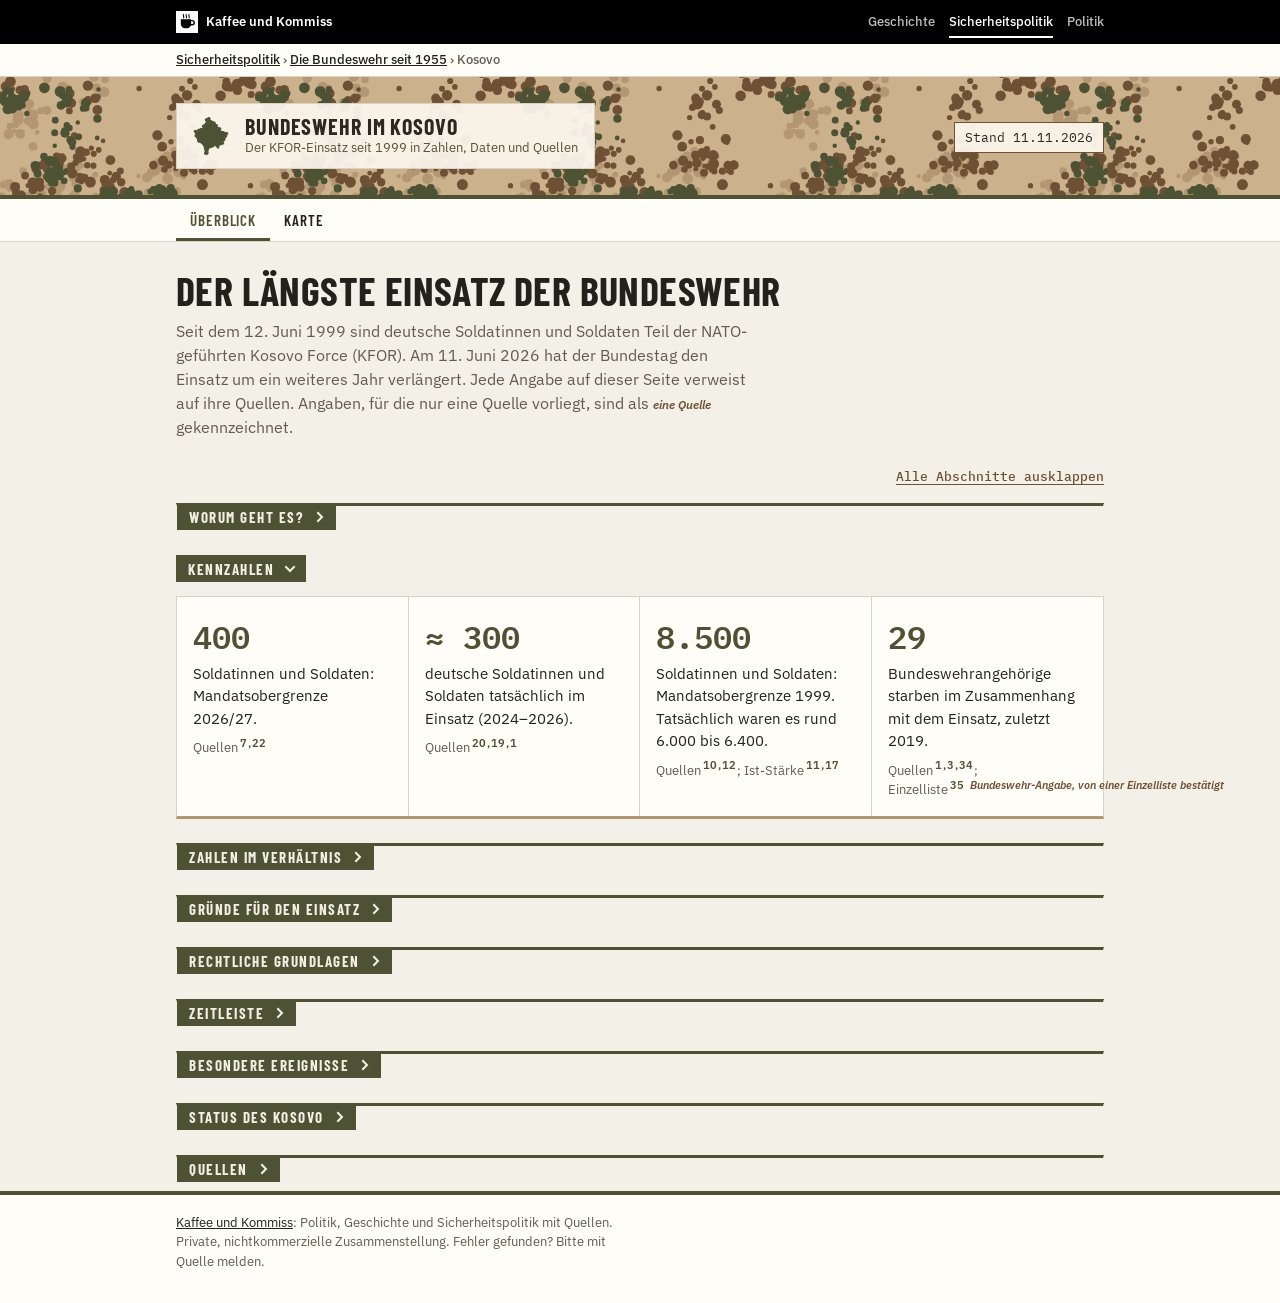
==== index.html @ 141f740c "Texte lesefreundlicher: Absätze geteilt, Fachbegriffe erklärt, Quellenverweise hochgestellt Arbeitsp" ====
<!doctype html>
<html lang="de" class="kk-b-sipo">
<head>
<meta charset="utf-8">
<meta name="viewport" content="width=device-width, initial-scale=1">
<title>Bundeswehr im Kosovo</title>
<meta name="description" content="Der KFOR-Einsatz der Bundeswehr im Kosovo seit 1999: Kennzahlen, Mandat, Zeitleiste, Karte und der umstrittene Status des Kosovo, jede Angabe mit Quelle.">
<link rel="canonical" href="https://kaffeeundkommiss.github.io/bundeswehr-Kosovo/">
<meta property="og:type" content="website">
<meta property="og:locale" content="de_DE">
<meta property="og:site_name" content="Kaffee und Kommiss">
<meta property="og:title" content="Bundeswehr im Kosovo seit 1999">
<meta property="og:description" content="Der KFOR-Einsatz der Bundeswehr im Kosovo seit 1999: Kennzahlen, Mandat, Zeitleiste, Karte und der umstrittene Status des Kosovo, jede Angabe mit Quelle.">
<meta property="og:url" content="https://kaffeeundkommiss.github.io/bundeswehr-Kosovo/">
<!-- Vorschau für Linkvorschauen, erzeugt mit werkzeuge/vorschau.js -->
<meta property="og:image" content="https://kaffeeundkommiss.github.io/bundeswehr-Kosovo/vorschau/start.jpg?v=d71e05d2">
<meta property="og:image:width" content="1200">
<meta property="og:image:height" content="630">
<meta property="og:image:alt" content="Bundeswehr im Kosovo">
<meta name="twitter:card" content="summary_large_image">
<meta name="twitter:image" content="https://kaffeeundkommiss.github.io/bundeswehr-Kosovo/vorschau/start.jpg?v=d71e05d2">
<link rel="icon" href="favicon.svg" type="image/svg+xml">
<link rel="icon" href="favicon-32.png" type="image/png" sizes="32x32">
<link rel="apple-touch-icon" href="apple-touch-icon.png">
<link rel="preconnect" href="https://fonts.googleapis.com">
<link rel="preconnect" href="https://fonts.gstatic.com" crossorigin>
<link rel="stylesheet" href="https://fonts.googleapis.com/css2?family=Barlow+Condensed:wght@500;600;700&family=IBM+Plex+Sans:wght@400;500;600;700&family=IBM+Plex+Mono:wght@400;500;600&display=swap">
<link rel="stylesheet" href="basis.css">
<link rel="stylesheet" href="style.css">
<script src="seite.js" defer></script>
</head>
<body>
<div class="kk-leiste"><div class="kk-in">
  <a class="kk-haus" href="https://kaffeeundkommiss.github.io/"><img src="kk-tasse.svg" alt="" width="22" height="22"><span>Kaffee und Kommiss</span></a>
  <nav class="kk-bereiche" aria-label="Bereiche"><a href="https://kaffeeundkommiss.github.io/geschichte/">Geschichte</a><a href="https://kaffeeundkommiss.github.io/sicherheitspolitik/" aria-current="true"><span class="kk-lang">Sicherheitspolitik</span><span class="kk-kurz">Sicherheit</span></a><a href="https://kaffeeundkommiss.github.io/politik/">Politik</a></nav>
</div></div>
<nav class="kk-pfad" aria-label="Pfad"><div class="kk-in"><a href="https://kaffeeundkommiss.github.io/sicherheitspolitik/">Sicherheitspolitik</a> › <a href="https://kaffeeundkommiss.github.io/sicherheitspolitik/bundeswehr/">Die Bundeswehr seit 1955</a> › <span aria-current="page">Kosovo</span></div></nav>
<header class="top">
  <div class="wrap">
    <div class="marke">
      <svg class="logo" viewBox="0 0 64 64" aria-hidden="true" focusable="false"><path d="M8.6 32.3 L9.7 28.2 L7.5 25.5 L7.8 24.5 L9.0 23.6 L12.0 24.8 L13.2 22.4 L20.2 20.5 L20.8 19.7 L19.5 18.0 L19.7 16.9 L20.2 16.3 L21.7 16.0 L22.6 14.6 L23.5 14.7 L25.5 11.8 L25.6 10.8 L24.2 9.9 L23.7 7.5 L29.1 5.0 L31.0 6.7 L30.4 6.9 L30.3 8.5 L35.0 11.2 L37.4 11.6 L39.0 15.3 L40.7 15.2 L41.3 18.4 L42.1 19.3 L46.3 20.8 L45.4 24.7 L50.7 25.7 L52.5 27.5 L54.1 26.9 L55.5 27.1 L56.5 28.4 L55.4 29.3 L54.9 32.1 L52.2 36.0 L52.1 38.4 L49.3 40.1 L50.6 43.7 L48.3 43.6 L47.9 44.1 L47.1 43.7 L46.6 43.9 L46.9 44.9 L45.1 44.5 L43.1 47.4 L43.2 49.6 L41.5 49.4 L39.4 46.7 L37.6 45.6 L34.9 47.7 L28.8 49.9 L27.6 53.3 L27.8 56.6 L27.1 58.1 L25.9 59.0 L24.8 57.9 L23.7 58.8 L22.7 57.9 L22.6 56.9 L23.6 54.6 L22.2 48.4 L20.9 45.0 L16.2 41.0 L13.5 40.9 L12.2 38.1 L12.6 37.1 L11.1 34.3 L8.6 32.3Z"/></svg>
      <div>
      <div class="name">Bundeswehr im Kosovo</div>
      <div class="unter">Der KFOR-Einsatz seit 1999 in Zahlen, Daten und Quellen</div>
      </div>
    </div>
    <div class="badges"><span>Stand 11.11.2026</span></div>
  </div>
</header>

<nav class="seiten" aria-label="Seiten">
  <ul>
    <li><a href="index.html" aria-current="page">Überblick</a></li>
    <li><a href="karte.html">Karte</a></li>
  </ul>
</nav>

<main>
  <section class="einleitung">
    <h1>Der längste Einsatz der Bundeswehr</h1>
    <p>Seit dem 12. Juni 1999 sind deutsche Soldatinnen und Soldaten Teil der NATO-geführten Kosovo Force (KFOR). Am 11. Juni 2026 hat der Bundestag den Einsatz um ein weiteres Jahr verlängert. Jede Angabe auf dieser Seite verweist auf ihre Quellen. Angaben, für die nur eine Quelle vorliegt, sind als <span class="marke-einzel">eine Quelle</span> gekennzeichnet.</p>
  </section>

  <section aria-labelledby="h-worum" class="karte block">
    <h2 id="h-worum">Worum geht es?</h2>
    <p>Der Kosovo liegt im Süden des früheren Jugoslawien und grenzt an Serbien, Montenegro, Albanien und Nordmazedonien. Die Bundeszentrale für politische Bildung beschreibt für 1999 eine „planmäßige Vertreibung von Albanern“ durch serbische Kräfte.<sup class="q"><a href="#q13" aria-label="Quelle 13">13</a> <span class="marke-einzel">eine Quelle</span></sup> Die NATO flog vom 24. März bis 10. Juni 1999 Luftangriffe gegen die Bundesrepublik Jugoslawien, ohne Mandat des UN-Sicherheitsrats.<sup class="q"><a href="#q10" aria-label="Quelle 10">10</a>,<a href="#q13" aria-label="Quelle 13">13</a>,<a href="#q5" aria-label="Quelle 5">5</a></sup></p>
    <p>Nach dem Ende der Luftangriffe zogen die jugoslawischen Truppen ab, und die internationale Schutztruppe KFOR rückte ein. Sie soll ein sicheres Umfeld und Bewegungsfreiheit für alle Menschen im Kosovo gewährleisten.<sup class="q"><a href="#q12" aria-label="Quelle 12">12</a>,<a href="#q2" aria-label="Quelle 2">2</a>,<a href="#q9" aria-label="Quelle 9">9</a></sup> Der Kosovo erklärte sich 2008 für unabhängig. Ob er ein eigener Staat ist, ist bis heute international umstritten; siehe <a href="#status">Status des Kosovo</a>.<sup class="q"><a href="#q15" aria-label="Quelle 15">15</a>,<a href="#q16" aria-label="Quelle 16">16</a></sup></p>
  </section>

  <section aria-labelledby="h-zahlen" data-offen>
    <h2 id="h-zahlen">Kennzahlen</h2>
    <div class="kennzahlen">
      <div class="karte zahl">
        <div class="wert">400</div>
        <div class="text">Soldatinnen und Soldaten: Mandatsobergrenze 2026/27.</div>
        <div class="beleg">Quellen<sup class="q"><a href="#q7" aria-label="Quelle 7">7</a>,<a href="#q22" aria-label="Quelle 22">22</a></sup></div>
      </div>
      <div class="karte zahl">
        <div class="wert">≈ 300</div>
        <div class="text">deutsche Soldatinnen und Soldaten tatsächlich im Einsatz (2024–2026).</div>
        <div class="beleg">Quellen<sup class="q"><a href="#q20" aria-label="Quelle 20">20</a>,<a href="#q19" aria-label="Quelle 19">19</a>,<a href="#q1" aria-label="Quelle 1">1</a></sup></div>
      </div>
      <div class="karte zahl">
        <div class="wert">8.500</div>
        <div class="text">Soldatinnen und Soldaten: Mandatsobergrenze 1999. Tatsächlich waren es rund 6.000 bis 6.400.</div>
        <div class="beleg">Quellen<sup class="q"><a href="#q10" aria-label="Quelle 10">10</a>,<a href="#q12" aria-label="Quelle 12">12</a></sup>; Ist-Stärke<sup class="q"><a href="#q11" aria-label="Quelle 11">11</a>,<a href="#q17" aria-label="Quelle 17">17</a></sup></div>
      </div>
      <div class="karte zahl">
        <div class="wert">29</div>
        <div class="text">Bundeswehrangehörige starben im Zusammenhang mit dem Einsatz, zuletzt 2019.</div>
        <div class="beleg">Quellen<sup class="q"><a href="#q1" aria-label="Quelle 1">1</a>,<a href="#q3" aria-label="Quelle 3">3</a>,<a href="#q34" aria-label="Quelle 34">34</a></sup>; Einzelliste<sup class="q"><a href="#q35" aria-label="Quelle 35">35</a> <span class="marke-einzel">Bundeswehr-Angabe, von einer Einzelliste bestätigt</span></sup></div>
      </div>
    </div>
  </section>

  <section aria-labelledby="h-verhaeltnis" class="karte block">
    <h2 id="h-verhaeltnis">Zahlen im Verhältnis</h2>
    <p>Zu Beginn umfasste KFOR rund 50.000 Soldatinnen und Soldaten.<sup class="q"><a href="#q17" aria-label="Quelle 17">17</a>,<a href="#q1" aria-label="Quelle 1">1</a></sup> Heute sind es rund 4.700 bis 4.800 aus etwa 30 Staaten (Stand 2025/2026).<sup class="q"><a href="#q1" aria-label="Quelle 1">1</a>,<a href="#q19" aria-label="Quelle 19">19</a>,<a href="#q32" aria-label="Quelle 32">32</a></sup> Der deutsche Anteil war zwischen 2019 und 2022 auf unter 100 Soldaten gesunken.<sup class="q"><a href="#q18" aria-label="Quelle 18">18</a>,<a href="#q4" aria-label="Quelle 4">4</a></sup></p>
    <p>Nach den Ausschreitungen im Norden 2023 verstärkte die NATO die Truppe; seit 2024 stellt die Bundeswehr wieder eine Einsatzkompanie (eine Kompanie ist eine Einheit aus mehreren Zügen; mehrere Kompanien bilden ein Bataillon<sup class="q"><a href="#q36" aria-label="Quelle 36">36</a>,<a href="#q37" aria-label="Quelle 37">37</a></sup>), stationiert im US-Camp Bondsteel bei Ferizaj.<sup class="q"><a href="#q2" aria-label="Quelle 2">2</a>,<a href="#q3" aria-label="Quelle 3">3</a>,<a href="#q20" aria-label="Quelle 20">20</a></sup></p>
    <figure class="grafik">
      <figcaption class="g-titel">Deutsche Soldatinnen und Soldaten im Kosovo, Ist-Stärke zu ausgewählten Zeitpunkten</figcaption>
      <ul class="staerke" role="list">
        <li><span class="j">1999</span><span class="b" style="--w:100%"></span><span class="z">≈ 6.400</span></li>
        <li><span class="j">2019</span><span class="b" style="--w:1.5%"></span><span class="z">&lt; 100</span></li>
        <li><span class="j">2022</span><span class="b" style="--w:1.1%"></span><span class="z">≈ 70</span></li>
        <li><span class="j">2024</span><span class="b" style="--w:4.5%"></span><span class="z">≈ 290</span></li>
        <li><span class="j">2026</span><span class="b" style="--w:5%"></span><span class="z">≈ 320</span></li>
      </ul>
      <p class="hinweis">Quelle je Zeile: 1999<sup class="q"><a href="#q11" aria-label="Quelle 11">11</a></sup> (6.440) und<sup class="q"><a href="#q2" aria-label="Quelle 2">2</a></sup> („gut 6.400“),<sup class="q"><a href="#q17" aria-label="Quelle 17">17</a></sup> nennt „ca. 6.000“; 2019<sup class="q"><a href="#q18" aria-label="Quelle 18">18</a></sup>; 2022<sup class="q"><a href="#q4" aria-label="Quelle 4">4</a></sup>; 2024<sup class="q"><a href="#q20" aria-label="Quelle 20">20</a></sup>; 2026<sup class="q"><a href="#q1" aria-label="Quelle 1">1</a></sup>. Einzelne Stichtage, keine durchgehende Reihe; die Jahre dazwischen fehlen. 2019, 2022 und 2026 je <span class="marke-einzel">eine Quelle</span>. Einheit: Personen.</p>
    </figure>
  </section>

  <section aria-labelledby="h-gruende" class="karte block">
    <h2 id="h-gruende">Gründe für den Einsatz</h2>
    <p>Die NATO begründete ihre Luftangriffe damit, die Vertreibung der albanischen Bevölkerung und „ethnische Säuberungen“ zu beenden.<sup class="q"><a href="#q13" aria-label="Quelle 13">13</a> <span class="marke-einzel">eine Quelle</span></sup> Nach Darstellung der Bundeswehr sollten die serbischen Streitkräfte im Kosovo gestoppt und die Zivilbevölkerung geschützt werden.<sup class="q"><a href="#q5" aria-label="Quelle 5">5</a></sup> Der Bundestag hatte einer möglichen Beteiligung bereits am 16. Oktober 1998 zugestimmt.<sup class="q"><a href="#q10" aria-label="Quelle 10">10</a>,<a href="#q13" aria-label="Quelle 13">13</a></sup></p>
    <p>Für die Bundeswehr war es der erste Kampfeinsatz ihrer Geschichte: Tornados der Luftwaffe flogen Aufklärung und bekämpften die serbische Luftabwehr.<sup class="q"><a href="#q10" aria-label="Quelle 10">10</a>,<a href="#q5" aria-label="Quelle 5">5</a>,<a href="#q14" aria-label="Quelle 14">14</a></sup> Die Luftangriffe fanden ohne Mandat des UN-Sicherheitsrats statt.<sup class="q"><a href="#q13" aria-label="Quelle 13">13</a>,<a href="#q14" aria-label="Quelle 14">14</a>,<a href="#q16" aria-label="Quelle 16">16</a> <span class="marke-einzel">nur bpb-Quellen</span></sup></p>
    <p>KFOR selbst beruht dagegen auf einem UN-Mandat: Resolution 1244 des Sicherheitsrats vom 10. Juni 1999.<sup class="q"><a href="#q10" aria-label="Quelle 10">10</a>,<a href="#q12" aria-label="Quelle 12">12</a>,<a href="#q17" aria-label="Quelle 17">17</a></sup></p>
    <p>In der Bundestagsdebatte im Juni 2026 sagte der Grünen-Abgeordnete Cem Özdemir, die Erfahrungen zeigten, dass Militärinterventionen keinen dauerhaften Frieden schaffen könnten.<sup class="q"><a href="#q22" aria-label="Quelle 22">22</a> <span class="marke-einzel">eine Quelle, Übersetzung</span></sup> 192 Abgeordnete stimmten gegen die Verlängerung.<sup class="q"><a href="#q7" aria-label="Quelle 7">7</a></sup> Die Bundesregierung begründet den Einsatz mit Sicherheit und Stabilität im Kosovo.<sup class="q"><a href="#q1" aria-label="Quelle 1">1</a>,<a href="#q7" aria-label="Quelle 7">7</a></sup></p>
  </section>

  <section aria-labelledby="h-recht" class="karte block">
    <h2 id="h-recht">Rechtliche Grundlagen</h2>
    <div class="recht">
      <div class="recht-ebene">
        <div class="recht-kopf">
          <svg class="recht-symbol" viewBox="0 0 64 64" role="img" aria-label="Symbol Vereinte Nationen (eigene Zeichnung)"><rect width="64" height="64" fill="#4B92DB"/><g fill="none" stroke="#fff" stroke-width="2"><circle cx="32" cy="27" r="15"/><ellipse cx="32" cy="27" rx="6.5" ry="15"/><path d="M17 27h30M19.5 19h25M19.5 35h25"/></g><text x="32" y="58" fill="#fff" font-family="Barlow Condensed,Arial Narrow,sans-serif" font-weight="700" font-size="12" text-anchor="middle" letter-spacing="1">UN</text></svg>
          <h3>UN-Mandat</h3>
        </div>
        <p>Resolution 1244 vom 10. Juni 1999 schuf die internationale Sicherheitspräsenz (KFOR) und eine UN-Übergangsverwaltung (UNMIK).<sup class="q"><a href="#q16" aria-label="Quelle 16">16</a>,<a href="#q17" aria-label="Quelle 17">17</a></sup> Sie ist bis heute die Rechtsgrundlage des Einsatzes.<sup class="q"><a href="#q16" aria-label="Quelle 16">16</a>,<a href="#q22" aria-label="Quelle 22">22</a></sup> Zum endgültigen Status des Kosovo trifft sie keine Festlegung.<sup class="q"><a href="#q33" aria-label="Quelle 33">33</a> <span class="marke-einzel">eine Quelle</span></sup></p>
        <p>Einen Tag zuvor, am 9. Juni 1999, hatten KFOR und die Regierungen der Bundesrepublik Jugoslawien und Serbiens das Militärisch-Technische Abkommen über den Abzug der jugoslawischen Kräfte unterzeichnet.<sup class="q"><a href="#q11" aria-label="Quelle 11">11</a>,<a href="#q12" aria-label="Quelle 12">12</a></sup></p>
      </div>
      <div class="recht-ebene">
        <div class="recht-kopf">
          <svg class="recht-symbol" viewBox="0 0 64 64" role="img" aria-label="Symbol NATO (eigene Zeichnung)"><rect width="64" height="64" fill="#1F3A68"/><rect x="5" y="5" width="54" height="54" fill="none" stroke="#fff" stroke-width="1.5"/><text x="32" y="39" fill="#fff" font-family="Barlow Condensed,Arial Narrow,sans-serif" font-weight="700" font-size="17" text-anchor="middle" letter-spacing="1">NATO</text></svg>
          <h3>NATO-Führung</h3>
        </div>
        <p>KFOR wird von der NATO geführt; beteiligt sind Bündnis- und Partnerstaaten.<sup class="q"><a href="#q1" aria-label="Quelle 1">1</a>,<a href="#q32" aria-label="Quelle 32">32</a></sup> Das Hauptquartier liegt in Pristina (Camp Film City).<sup class="q"><a href="#q1" aria-label="Quelle 1">1</a>,<a href="#q18" aria-label="Quelle 18">18</a></sup></p>
      </div>
      <div class="recht-ebene">
        <div class="recht-kopf">
          <svg class="recht-symbol" viewBox="0 0 64 64" role="img" aria-label="Bundesflagge"><rect width="64" height="22" fill="#000"/><rect y="21" width="64" height="22" fill="#DD0000"/><rect y="42" width="64" height="22" fill="#FFCC00"/></svg>
          <h3>Bundestagsmandat</h3>
        </div>
        <p>Der Bundestag stimmte der Beteiligung am 11. Juni 1999 zu.<sup class="q"><a href="#q10" aria-label="Quelle 10">10</a>,<a href="#q12" aria-label="Quelle 12">12</a></sup> Das Mandat ist grundsätzlich unbefristet. Seit 2000 befasst die Bundesregierung den Bundestag aber jedes Jahr mit der Fortsetzung.<sup class="q"><a href="#q9" aria-label="Quelle 9">9</a> <span class="marke-einzel">eine Quelle</span></sup></p>
        <ul class="mandate">
          <li><time datetime="1999-06-11">11.06.1999</time><div><strong>Erstes Mandat.</strong> Bis zu 8.500 Soldatinnen und Soldaten. 505 Abgeordnete stimmten zu, 24 dagegen, 11 enthielten sich. <span class="beleg"><sup class="q"><a href="#q10" aria-label="Quelle 10">10</a></sup>; Obergrenze auch<sup class="q"><a href="#q12" aria-label="Quelle 12">12</a></sup>; Stimmenzahlen <span class="marke-einzel">eine Quelle</span></span> Laut bpb stimmte nur die PDS dagegen, einige Grüne enthielten sich. <span class="beleg"><sup class="q"><a href="#q12" aria-label="Quelle 12">12</a></sup></span></div></li>
          <li><time datetime="2019">2019</time><div><strong>Obergrenze 800.</strong> <span class="beleg"><sup class="q"><a href="#q18" aria-label="Quelle 18">18</a> <span class="marke-einzel">eine Quelle</span></sup></span></div></li>
          <li><time datetime="2024">2024 und 2025</time><div><strong>Obergrenze 400</strong>, jeweils um ein Jahr verlängert. <span class="beleg"><sup class="q"><a href="#q20" aria-label="Quelle 20">20</a>,<a href="#q19" aria-label="Quelle 19">19</a></sup></span></div></li>
          <li><time datetime="2026-06-11">11.06.2026</time><div><strong>Aktuelles Mandat.</strong> Bis zu 400 Soldatinnen und Soldaten für ein weiteres Jahr; einsatzbedingte Zusatzausgaben rund 35,7 Millionen Euro (Drucksache 21/5513). Namentliche Abstimmung, bei der die Stimme jedes Abgeordneten mit Namen veröffentlicht wird<sup class="q"><a href="#q38" aria-label="Quelle 38">38</a>,<a href="#q39" aria-label="Quelle 39">39</a></sup>: 382 Ja, 192 Nein, 2 Enthaltungen. <span class="beleg"><sup class="q"><a href="#q7" aria-label="Quelle 7">7</a>,<a href="#q8" aria-label="Quelle 8">8</a>,<a href="#q22" aria-label="Quelle 22">22</a></sup></span> Die Deutsche Welle nennt 383 Ja-Stimmen; hier gilt die Angabe des Bundestags. <span class="beleg"><sup class="q"><a href="#q22" aria-label="Quelle 22">22</a></sup></span></div></li>
        </ul>
      </div>
    </div>
    <p class="hinweis">Die Symbole für UN und NATO sind eigene, vereinfachte Zeichnungen und keine offiziellen Embleme; deren Nutzung ist genehmigungspflichtig.</p>
  </section>

  <section aria-labelledby="h-zeit" class="karte block">
    <h2 id="h-zeit">Zeitleiste</h2>
    <ol class="zeitleiste">
      <li data-datum="1998-10-16" data-art="bundestag"><time datetime="1998-10-16">16.10.1998</time><div>Der Bundestag billigt grundsätzlich eine Beteiligung an möglichen NATO-Luftangriffen. <span class="beleg"><sup class="q"><a href="#q10" aria-label="Quelle 10">10</a>,<a href="#q13" aria-label="Quelle 13">13</a></sup></span></div></li>
      <li data-datum="1999-03-24" data-symbol="flugzeug" data-art="gewalt"><time>24.03.–10.06.1999</time><div>NATO-Luftangriffe gegen die Bundesrepublik Jugoslawien mit deutschen Tornados, ohne UN-Mandat. Erster Kampfeinsatz der Bundeswehr. <span class="beleg"><sup class="q"><a href="#q10" aria-label="Quelle 10">10</a>,<a href="#q13" aria-label="Quelle 13">13</a>,<a href="#q5" aria-label="Quelle 5">5</a></sup></span></div></li>
      <li data-datum="1999-06-09" data-symbol="dokument" data-art="status"><time datetime="1999-06-09">09.06.1999</time><div>Militärisch-Technisches Abkommen über den Abzug der jugoslawischen Kräfte. <span class="beleg"><sup class="q"><a href="#q11" aria-label="Quelle 11">11</a>,<a href="#q12" aria-label="Quelle 12">12</a></sup></span></div></li>
      <li data-datum="1999-06-10" data-symbol="dokument" data-art="status"><time datetime="1999-06-10">10.06.1999</time><div>UN-Sicherheitsrat beschließt Resolution 1244. <span class="beleg"><sup class="q"><a href="#q10" aria-label="Quelle 10">10</a>,<a href="#q12" aria-label="Quelle 12">12</a>,<a href="#q17" aria-label="Quelle 17">17</a></sup></span></div></li>
      <li data-datum="1999-06-11" data-art="bundestag"><time datetime="1999-06-11">11.06.1999</time><div>Der Bundestag stimmt der KFOR-Beteiligung mit bis zu 8.500 Soldaten zu. <span class="beleg"><sup class="q"><a href="#q10" aria-label="Quelle 10">10</a>,<a href="#q12" aria-label="Quelle 12">12</a></sup></span></div></li>
      <li data-datum="1999-06-12" data-art="einsatz"><time datetime="1999-06-12">12.06.1999</time><div>KFOR rückt in den Kosovo ein; das deutsche Kontingent übernimmt den Süden um Prizren. <span class="beleg"><sup class="q"><a href="#q12" aria-label="Quelle 12">12</a>,<a href="#q2" aria-label="Quelle 2">2</a>,<a href="#q19" aria-label="Quelle 19">19</a>,<a href="#q21" aria-label="Quelle 21">21</a></sup></span></div></li>
      <li data-datum="2004-03-17" data-art="gewalt"><time>17./18.03.2004</time><div>Gewalt gegen Minderheiten im ganzen Kosovo, 19 Tote. <span class="beleg"><sup class="q"><a href="#q23" aria-label="Quelle 23">23</a>,<a href="#q25" aria-label="Quelle 25">25</a></sup></span> <a href="#maerz2004">Mehr dazu</a></div></li>
      <li data-datum="2008-02-17" data-symbol="dokument" data-art="status"><time datetime="2008-02-17">17.02.2008</time><div>Das Parlament des Kosovo erklärt die Unabhängigkeit. <span class="beleg"><sup class="q"><a href="#q15" aria-label="Quelle 15">15</a>,<a href="#q16" aria-label="Quelle 16">16</a></sup></span></div></li>
      <li data-datum="2010-07-22" data-symbol="dokument" data-art="status"><time datetime="2010-07-22">22.07.2010</time><div>IGH-Gutachten: Die Unabhängigkeitserklärung verstieß nicht gegen das Völkerrecht. <span class="beleg"><sup class="q"><a href="#q26" aria-label="Quelle 26">26</a> <span class="marke-einzel">eine Quelle</span></sup></span></div></li>
      <li data-datum="2013-06-01" data-symbol="dokument" data-art="status"><time datetime="2013">2013</time><div>Beginn des von der EU vermittelten Dialogs zwischen Serbien und dem Kosovo. <span class="beleg"><sup class="q"><a href="#q28" aria-label="Quelle 28">28</a>,<a href="#q29" aria-label="Quelle 29">29</a></sup></span></div></li>
      <li data-datum="2018-12-17" data-art="einsatz"><time datetime="2018">2018</time><div>Die Bundeswehr gibt ihr Feldlager in Prizren auf. Die Quellen nennen die Übergabe am 4. Oktober<sup class="q"><a href="#q18" aria-label="Quelle 18">18</a></sup> bzw. die Übergabe an die UN-Verwaltung am 17. Dezember 2018<sup class="q"><a href="#q6" aria-label="Quelle 6">6</a></sup>. Rund 50.000 deutsche Soldaten hatten dort gedient. <span class="beleg"><sup class="q"><a href="#q2" aria-label="Quelle 2">2</a>,<a href="#q3" aria-label="Quelle 3">3</a> <span class="marke-einzel">Bundeswehr-Angabe</span></sup></span></div></li>
      <li data-datum="2019-07-01" data-art="gewalt"><time datetime="2019-07-01">01.07.2019</time><div>Letzter Todesfall eines deutschen Soldaten, im Camp Film City in Pristina. <span class="beleg"><sup class="q"><a href="#q1" aria-label="Quelle 1">1</a> <span class="marke-einzel">eine Quelle</span></sup></span></div></li>
      <li data-datum="2023-05-29" data-art="gewalt"><time datetime="2023-05-29">29.05.2023</time><div>Ausschreitungen in Zvečan im Norden; KFOR-Soldaten werden verletzt. <span class="beleg"><sup class="q"><a href="#q29" aria-label="Quelle 29">29</a>,<a href="#q2" aria-label="Quelle 2">2</a></sup></span> <a href="#norden2023">Mehr dazu</a></div></li>
      <li data-datum="2023-09-24" data-art="gewalt"><time datetime="2023-09-24">24.09.2023</time><div>Bewaffneter Angriff in Banjska, ein kosovarischer Polizist stirbt. <span class="beleg"><sup class="q"><a href="#q30" aria-label="Quelle 30">30</a>,<a href="#q2" aria-label="Quelle 2">2</a></sup></span> <a href="#norden2023">Mehr dazu</a></div></li>
      <li data-datum="2024-03-15" data-art="einsatz"><time datetime="2024">2024</time><div>Die Bundeswehr stellt wieder eine Einsatzkompanie; der deutsche Anteil steigt auf rund 300. <span class="beleg"><sup class="q"><a href="#q2" aria-label="Quelle 2">2</a>,<a href="#q20" aria-label="Quelle 20">20</a></sup></span></div></li>
      <li data-datum="2026-06-11" data-art="bundestag"><time datetime="2026-06-11">11.06.2026</time><div>Der Bundestag verlängert das Mandat um ein Jahr, Obergrenze 400. <span class="beleg"><sup class="q"><a href="#q7" aria-label="Quelle 7">7</a>,<a href="#q22" aria-label="Quelle 22">22</a></sup></span></div></li>
    </ol>
  </section>

  <section aria-labelledby="h-ereignisse" class="karte block">
    <h2 id="h-ereignisse">Besondere Ereignisse</h2>
    <div class="ereignis" id="maerz2004">
      <h3><time>17./18.03.2004</time> Gewalt gegen Minderheiten</h3>
      <p>Am 17. und 18. März 2004 kam es im ganzen Kosovo zu Ausschreitungen von Albanern gegen Serben und andere Minderheiten. 19 Menschen starben.<sup class="q"><a href="#q23" aria-label="Quelle 23">23</a>,<a href="#q24" aria-label="Quelle 24">24</a>,<a href="#q25" aria-label="Quelle 25">25</a></sup> Rund 1.000 Menschen wurden verletzt.<sup class="q"><a href="#q24" aria-label="Quelle 24">24</a>,<a href="#q2" aria-label="Quelle 2">2</a></sup> Etwa 4.100 bis 4.400 Menschen wurden vertrieben.<sup class="q"><a href="#q23" aria-label="Quelle 23">23</a>,<a href="#q25" aria-label="Quelle 25">25</a></sup></p>
      <p>Zu den Zerstörungen gibt es zwei Zählungen: mindestens 550 Häuser und 27 orthodoxe Kirchen und Klöster (Human Rights Watch)<sup class="q"><a href="#q23" aria-label="Quelle 23">23</a>,<a href="#q24" aria-label="Quelle 24">24</a></sup> bzw. mehr als 300 Privathäuser und 30 Kirchen und Klöster (Zählung der UN-Verwaltung, zitiert von der SWP)<sup class="q"><a href="#q25" aria-label="Quelle 25">25</a></sup>.</p>
      <p>Human Rights Watch warf den deutschen KFOR-Truppen in Prizren vor, die serbische Bevölkerung trotz wiederholter Hilferufe nicht geschützt zu haben.<sup class="q"><a href="#q23" aria-label="Quelle 23">23</a>,<a href="#q24" aria-label="Quelle 24">24</a> <span class="marke-einzel">Einschätzung, eine Organisation</span></sup> Die Bundeswehr selbst spricht von einem „Rückschlag“.<sup class="q"><a href="#q2" aria-label="Quelle 2">2</a></sup></p>
    </div>
    <div class="ereignis" id="norden2023">
      <h3><time>2023</time> Spannungen im Norden</h3>
      <p>Viele serbische Kosovaren boykottierten die Kommunalwahlen im April 2023.<sup class="q"><a href="#q2" aria-label="Quelle 2">2</a> <span class="marke-einzel">eine Quelle</span></sup> Am 29. Mai 2023 kam es in Zvečan zu Zusammenstößen zwischen serbischen Demonstranten und KFOR. Erste Meldungen nannten 25 verletzte KFOR-Soldaten aus Italien und Ungarn<sup class="q"><a href="#q29" aria-label="Quelle 29">29</a></sup>, die Bundeswehr später mehr als 90 verletzte KFOR-Kräfte<sup class="q"><a href="#q2" aria-label="Quelle 2">2</a>,<a href="#q3" aria-label="Quelle 3">3</a></sup>.</p>
      <p>Am 24. September 2023 griffen Bewaffnete im Dorf Banjska die kosovarische Polizei an und verschanzten sich in einem Kloster. Ein Polizist und drei Angreifer wurden getötet.<sup class="q"><a href="#q30" aria-label="Quelle 30">30</a>,<a href="#q2" aria-label="Quelle 2">2</a></sup> Nach den Ausschreitungen 2023 wurde KFOR um 700 auf fast 5.000 Soldatinnen und Soldaten verstärkt.<sup class="q"><a href="#q2" aria-label="Quelle 2">2</a>,<a href="#q3" aria-label="Quelle 3">3</a> <span class="marke-einzel">Bundeswehr-Angabe</span></sup></p>
    </div>
  </section>

  <section aria-labelledby="h-status" class="karte block" id="status">
    <h2 id="h-status">Status des Kosovo</h2>
    <p><strong>Gesicherte Fakten.</strong> Das Parlament des Kosovo erklärte am 17. Februar 2008 die Unabhängigkeit.<sup class="q"><a href="#q15" aria-label="Quelle 15">15</a>,<a href="#q16" aria-label="Quelle 16">16</a></sup> Serbien erkennt sie nicht an; auch Russland und China lehnen sie ab.<sup class="q"><a href="#q15" aria-label="Quelle 15">15</a>,<a href="#q16" aria-label="Quelle 16">16</a></sup></p>
    <p>Wie viele Staaten den Kosovo anerkennen, wird unterschiedlich gezählt: rund 100 bis 117 (Stand 2023).<sup class="q"><a href="#q15" aria-label="Quelle 15">15</a>,<a href="#q28" aria-label="Quelle 28">28</a>,<a href="#q31" aria-label="Quelle 31">31</a></sup> Fünf EU-Staaten erkennen ihn nicht an: Spanien, die Slowakei, Zypern, Rumänien und Griechenland.<sup class="q"><a href="#q27" aria-label="Quelle 27">27</a> <span class="marke-einzel">eine Quelle</span></sup> (2008 nannte<sup class="q"><a href="#q16" aria-label="Quelle 16">16</a></sup> Spanien, Zypern, Rumänien und die Slowakei.)</p>
    <p>Der Internationale Gerichtshof stellte am 22. Juli 2010 in einem Gutachten fest, dass die Unabhängigkeitserklärung nicht gegen das Völkerrecht verstieß. Ob der Kosovo ein Recht auf Abspaltung hatte, ließ das Gericht ausdrücklich offen.<sup class="q"><a href="#q26" aria-label="Quelle 26">26</a>,<a href="#q33" aria-label="Quelle 33">33</a> <span class="marke-einzel">eine Quelle (IGH selbst)</span></sup></p>
    <div class="lesarten">
      <div><h3>Lesart: eigener Staat</h3><p>Der Kosovo, die USA und viele europäische Staaten sehen ihn als unabhängigen Staat.<sup class="q"><a href="#q16" aria-label="Quelle 16">16</a>,<a href="#q15" aria-label="Quelle 15">15</a></sup> Je nach Zählung erkennen ihn rund 100 bis 117 Staaten an (Stand 2023).<sup class="q"><a href="#q15" aria-label="Quelle 15">15</a>,<a href="#q28" aria-label="Quelle 28">28</a></sup></p></div>
      <div><h3>Lesart: Teil Serbiens</h3><p>Serbien betrachtet den Kosovo weiter als Teil seines Staatsgebiets; Russland und China unterstützen diese Haltung.<sup class="q"><a href="#q15" aria-label="Quelle 15">15</a>,<a href="#q16" aria-label="Quelle 16">16</a></sup> Ein Argument: Die Unabhängigkeit wurde ohne Zustimmung des UN-Sicherheitsrats erklärt; die Historikerin Marie-Janine Calic schrieb 2008, sie besitze „keine Legitimation durch die UNO“.<sup class="q"><a href="#q16" aria-label="Quelle 16">16</a> <span class="marke-einzel">Einschätzung, eine Quelle</span></sup></p></div>
    </div>
    <p>Seit 2013 verhandeln Serbien und der Kosovo in einem von der EU vermittelten Dialog über eine Normalisierung ihrer Beziehungen.<sup class="q"><a href="#q28" aria-label="Quelle 28">28</a>,<a href="#q29" aria-label="Quelle 29">29</a></sup> Für einen EU-Beitritt gilt diese Normalisierung als Voraussetzung.<sup class="q"><a href="#q15" aria-label="Quelle 15">15</a> <span class="marke-einzel">eine Quelle</span></sup></p>
    <p class="hinweis">Sprachgebrauch: Die Bundeswehr schreibt „in Kosovo“, Medien meist „im Kosovo“. Diese Seite verwendet „der Kosovo“ ohne Wertung. Ortsnamen stehen in der gebräuchlichen deutschen Form, bei Peja auch serbisch (Peć).</p>
  </section>

  <section aria-labelledby="h-quellen" class="karte block quellen">
    <h2 id="h-quellen">Quellen</h2>
    <p class="hinweis">Abgerufen am 11.11.2026. Nicht voneinander unabhängig sind: [1]–[6] (Bundeswehr, Geschäftsbereich des Verteidigungsministeriums; [6] ist ein Bundeswehr-Text in einer Kopie auf augengeradeaus.net), [7]–[11] (Deutscher Bundestag), [12]–[16] (Bundeszentrale für politische Bildung; [16] ist ein Fachaufsatz in deren Zeitschrift), [18]–[20] (Europäische Sicherheit &amp; Technik), [23]–[24] (Human Rights Watch), [26] und [33] (IGH), [27]–[31] (Al Jazeera; [28] ist ein Reuters-Text). [22] gibt einen Bericht der Deutschen Welle in englischer Übersetzung wieder.</p>
    <ol>
      <li id="q1">Bundeswehr: <a href="https://www.bundeswehr.de/de/auftrag/einsaetze/missionen/die-bundeswehr-im-kosovo">KFOR: Die Bundeswehr als Garant für Sicherheit und Stabilität in Kosovo</a>. 20.05.2026.</li>
      <li id="q2">Bundeswehr: <a href="https://www.bundeswehr.de/de/auftrag/einsaetze/missionen/die-bundeswehr-im-kosovo/geschichte-kfor">KFOR: Einsatz für Sicherheit in Kosovo seit 1999</a>. 11.06.2024.</li>
      <li id="q3">Bundeswehr: <a href="https://www.bundeswehr.de/de/auftrag/einsaetze/kfor-25-jahre-5757352">Der Einsatz auf dem Balkan</a>. 15.03.2024.</li>
      <li id="q4">Bundeswehr: <a href="https://www.bundeswehr.de/de/auftrag/einsaetze/kosovo-laengster-einsatz-bundeswehr-5542222">Kosovo: Längster Einsatz der Bundeswehr</a>. 20.12.2022.</li>
      <li id="q5">Thomas Skiba: <a href="https://www.bundeswehr.de/de/organisation/luftwaffe/aktuelles/erster-kampfeinsatz-der-luftwaffe-5763270">Vor 25 Jahren – erster Kampfeinsatz der Luftwaffe im Kosovokrieg</a>. Bundeswehr, 22.03.2024.</li>
      <li id="q6">Denise Alten: <a href="https://augengeradeaus.net/wp-content/uploads/2018/12/20181220_Kosovo_Schlie%C3%9Fung_Prizren.pdf">Schließung des Feldlagers Prizren</a>. Bundeswehr, 20.12.2018 (PDF-Kopie auf augengeradeaus.net).</li>
      <li id="q7">Deutscher Bundestag: <a href="https://www.bundestag.de/dokumente/textarchiv/2026/kw24-de-bundeswehr-kfor-1181914">Kosovo-Einsatz der Bundeswehr um ein Jahr verlängert</a>. 11.06.2026.</li>
      <li id="q8">Deutscher Bundestag: <a href="https://www.bundestag.de/dokumente/textarchiv/2026/kw19-de-bundeswehr-kfor-1167320">Verlängerung des Kosovo-Einsatzes der Bundeswehr debattiert</a>. 07.05.2026.</li>
      <li id="q9">Deutscher Bundestag, Verteidigungsausschuss: <a href="https://www.bundestag.de/ausschuesse/verteidigung/kfor-1075714">KFOR (Kosovo)</a>. 15.06.2026.</li>
      <li id="q10">Kristin Lenz: <a href="https://www.bundestag.de/dokumente/textarchiv/1999-06-11-kfor-1005846">11. Juni 1999: Zustimmung zum Bundeswehr-Einsatz im Kosovo</a>. Deutscher Bundestag, Kalenderblatt, 04.06.2024.</li>
      <li id="q11">Wissenschaftliche Dienste des Bundestages: <a href="https://www.bundestag.de/resource/blob/576778/WD-2-084-18-pdf.pdf">WD 2 – 3000 – 084/18</a> (zu KFOR-Mandaten und Personalstärken). 15.06.2018 (PDF).</li>
      <li id="q12">Bundeszentrale für politische Bildung: <a href="https://www.bpb.de/themen/zeit-kulturgeschichte/deutschland-chronik/132702/11-juni-1999/">Deutschland-Chronik: 11. Juni 1999</a>. Zuletzt geändert 23.06.2021.</li>
      <li id="q13">Bundeszentrale für politische Bildung: <a href="https://www.bpb.de/themen/zeit-kulturgeschichte/deutschland-chronik/132705/24-maerz-1999/">Deutschland-Chronik: 24. März 1999</a>. Zuletzt geändert 23.06.2021.</li>
      <li id="q14">Bundeszentrale für politische Bildung: <a href="https://www.bpb.de/kurz-knapp/taegliche-dosis-politik/542629/beschluss-ueber-einsatz-der-bundeswehr-im-kosovo-krieg/">Beschluss über Einsatz der Bundeswehr im Kosovo-Krieg</a>. 13.11.2023.</li>
      <li id="q15">Bundeszentrale für politische Bildung: <a href="https://www.bpb.de/kurz-knapp/taegliche-dosis-politik/518366/15-jahre-unabhaengigkeit-des-kosovo/">15 Jahre Unabhängigkeit des Kosovo</a>. 17.02.2023.</li>
      <li id="q16">Marie-Janine Calic: <a href="https://www.bpb.de/shop/zeitschriften/apuz/31048/kosovo-der-juengste-staat-in-europa/">Kosovo: der jüngste Staat in Europa</a>. Aus Politik und Zeitgeschichte, 24.07.2008.</li>
      <li id="q17">Zentrum für Internationale Friedenseinsätze (ZIF): <a href="https://www.zif-berlin.org/sites/zif-berlin.org/files/inline-files/ZIF_kompakt_KFOR_Mai_2018.pdf">ZIF kompakt: KFOR</a>. 31.05.2018 (PDF).</li>
      <li id="q18">Winfried Nachtwei: <a href="https://esut.de/2019/06/fachbeitraege/politik-fachbeitraege/12884/20-jahre-kfor-gelungene-kriegsverhuetung-nicht-der-rede-wert/">20 Jahre KFOR – Gelungene Kriegsverhütung – nicht der Rede wert</a>. Europäische Sicherheit &amp; Technik, 03.06.2019.</li>
      <li id="q19">Gerd Portugall: <a href="https://esut.de/2025/05/meldungen/60065/erste-lesung-zur-deutschen-kfor-mandatsverlaengerung-erfolgt/">Erste Lesung zur deutschen KFOR-Mandatsverlängerung erfolgt</a>. Europäische Sicherheit &amp; Technik, 27.05.2025.</li>
      <li id="q20">Gerd Portugall: <a href="https://esut.de/2024/06/meldungen/50360/kfor-mandat-der-bundeswehr-soll-wieder-verlaengert-werden/">KFOR-Mandat der Bundeswehr soll wieder verlängert werden</a>. Europäische Sicherheit &amp; Technik, 04.06.2024.</li>
      <li id="q21">Thomas Wiegold: <a href="https://augengeradeaus.net/2014/06/der-laengste-einsatz-15-jahre-kosovo/">Der längste Einsatz: 15 Jahre Kosovo</a>. Augen geradeaus!, 13.06.2014.</li>
      <li id="q22">Periskopi (nach Deutsche Welle): <a href="https://periskopi.com/en/2026/6/germany-continues-military-presence-kosovo-presidents-issue-mentioned-debate">Germany continues military presence in Kosovo for another year</a>. 12.06.2026.</li>
      <li id="q23">Human Rights Watch: <a href="https://www.hrw.org/de/news/2004/07/26/kosovo-nato-und-vereinte-nationen-versagen-bei-minderheitenschutz">Kosovo: Nato und Vereinte Nationen versagen bei Minderheitenschutz</a>. 26.07.2004.</li>
      <li id="q24">Human Rights Watch: <a href="https://www.hrw.org/report/2004/07/25/failure-protect/anti-minority-violence-kosovo-march-2004">Failure to Protect: Anti-Minority Violence in Kosovo, March 2004</a>. 25.07.2004.</li>
      <li id="q25">Franz-Lothar Altmann, Dušan Reljić: <a href="https://www.swp-berlin.org/fileadmin/contents/products/aktuell/aktuell2004_15_alt_rlc_ks.pdf">Kosovo nach den Unruhen im März</a>. SWP-Aktuell 15, Stiftung Wissenschaft und Politik, April 2004 (PDF).</li>
      <li id="q26">Internationaler Gerichtshof: <a href="https://www.icj-cij.org/case/141/press-releases">Pressemitteilung 2010/25 zum Gutachten über die Unabhängigkeitserklärung des Kosovo</a>. 22.07.2010.</li>
      <li id="q27">Al Jazeera: <a href="https://www.aljazeera.com/news/2023/2/17/mapping-the-countries-that-recognise-kosovo-as-a-state-2">Mapping the countries that recognise Kosovo as a state</a>. 17.02.2023.</li>
      <li id="q28">Reuters via Al Jazeera: <a href="https://www.aljazeera.com/news/2023/9/24/why-kosovos-standoff-with-serbs-continues-15-years-after-statehood">Why Kosovo’s standoff with Serbs continues 15 years after statehood</a>. 24.09.2023.</li>
      <li id="q29">Al Jazeera: <a href="https://www.aljazeera.com/news/2023/5/29/nato-troops-form-security-cordons-in-kosovo-as-serbs-protest">NATO troops form security cordons in Kosovo as Serbs protest</a>. 29.05.2023.</li>
      <li id="q30">Al Jazeera: <a href="https://www.aljazeera.com/news/2023/9/25/kosovo-demands-serbia-hand-over-escaped-serb-gunmen">Kosovo demands Serbia hand over escaped Serb gunmen</a>. 25.09.2023.</li>
      <li id="q31">Al Jazeera: <a href="https://www.aljazeera.com/news/2023/5/29/kosovo-serbia-tension-history-latest-flare-up-and-whats-next">Kosovo-Serbia tension: history, latest flare-up and what’s next</a>. 29.05.2023.</li>
      <li id="q32">NATO: <a href="https://www.nato.int/cps/en/natohq/topics_48818.htm">NATO’s role in Kosovo</a>. Stand 10.11.2026. Nur teilweise im Wortlaut gelesen.</li>
      <li id="q33">Internationaler Gerichtshof: <a href="https://www.icj-cij.org/case/141">Accordance with international law of the unilateral declaration of independence in respect of Kosovo</a>. Gutachten vom 22.07.2010, Fallseite.</li>
      <li id="q34">Bundeswehr: <a href="https://www.bundeswehr.de/de/selbstverstaendnis/gedenken-tote-bundeswehr/todesfaelle-bundeswehr">Todesfälle in der Bundeswehr</a>. Tabelle nach Einsatzgebieten, Stand März 2026 (Quelle BMVg). Abgerufen am 19.11.2026.</li>
      <li id="q35">Wikipedia: <a href="https://de.wikipedia.org/wiki/Todesf%C3%A4lle_der_Bundeswehr_bei_Auslandseins%C3%A4tzen">Todesfälle der Bundeswehr bei Auslandseinsätzen</a>. Liste der Einzelfälle, KFOR: 29. Abgerufen am 19.11.2026; Einzelnachweise nicht geprüft.</li>
      <li id="k1">[K1] Natural Earth: <a href="https://github.com/nvkelso/natural-earth-vector">Natural Earth</a>, Admin 0 Countries und Populated Places 1:10 Mio., gemeinfrei. Erzeugt mit <code>werkzeuge/karten.py</code>.</li>
      <li id="q36">Bundeswehr: <a href="https://www.bundeswehr.de/de/organisation/zahlen-daten-fakten/kompanie-bataillon-division">Kompanie, Bataillon, Division: Gliederungsformen der Bundeswehr</a>. Ohne Datum, abgerufen 22.11.2026.</li>
      <li id="q37">Wikipedia: <a href="https://de.wikipedia.org/wiki/Truppenteil">Truppenteil</a>. Abgerufen 22.11.2026. Nur ergänzend genutzt.</li>
      <li id="q38">Deutscher Bundestag: <a href="https://www.bundestag.de/services/glossar/nam_abst-245502">Namentliche Abstimmung</a>. Parlamentsbegriffe A–Z, abgerufen 22.11.2026.</li>
      <li id="q39">Suzanne S. Schüttemeyer: <a href="https://www.bpb.de/system/files/dokument_pdf/BPB_874-19_IzpB_341_Parlamentarische%20Demokratie_ANSICHT_191218.pdf">Parlamentarische Demokratie</a>. Informationen zur politischen Bildung 341, Bundeszentrale für politische Bildung 2019 (PDF), Abschnitte zu Gesetzgebung und Abstimmung, abgerufen 22.11.2026.</li>
    </ol>
  </section>
</main>

<footer class="kk-fuss"><div class="kk-in">
  <p><a href="https://kaffeeundkommiss.github.io/">Kaffee und Kommiss</a>: Politik, Geschichte und Sicherheitspolitik mit Quellen. Private, nichtkommerzielle Zusammenstellung. Fehler gefunden? Bitte mit Quelle melden.</p>
</div></footer>
</body>
</html>
---- basis.css ----
/* Kaffee und Kommiss: gemeinsames Grundsystem aller Bereiche (Variante B, 08.11.2026).
   Original im Repo kaffeeundkommiss/kaffeeundkommiss.github.io, Kopien in den Bereichs-Repos bitte gleich halten.
   Jeder Bereich setzt nur --kk-akzent, --kk-akzent-hell, --kk-kopf, --kk-muster und --kk-markierung. */
:root{
  --kk-grund:#F3F0E8; --kk-papier:#FFFDF8; --kk-tinte:#23211C; --kk-grau:#625B4E; --kk-linie:#DAD2C2;
  --kk-schild:rgba(255,253,248,.95); --kk-dimm:transparent;
  --kk-leiste:#000000; --kk-leiste-ink:#FFFFFF; --kk-leiste-mute:#BDBDBD;
  --kk-titel:"Barlow Condensed","Arial Narrow",system-ui,sans-serif;
  --kk-text:"IBM Plex Sans",system-ui,-apple-system,"Segoe UI",sans-serif;
  --kk-mono:"IBM Plex Mono",ui-monospace,"SF Mono",Menlo,monospace;
  --kk-max:960px;
  --kk-akzent:#2C281F; --kk-akzent-hell:#EEE6D6; --kk-kopf:#E9E2D3; --kk-muster:none; --kk-markierung:#CBB18C;
}
@media (prefers-color-scheme: dark){
  :root:not([data-theme="light"]){
    --kk-grund:#1D1B16; --kk-papier:#26231C; --kk-tinte:#ECE5D6; --kk-grau:#B3A891; --kk-linie:#3B362B;
    --kk-schild:rgba(38,35,28,.95); --kk-dimm:rgba(20,18,14,.5); --kk-leiste:#000000;
    --kk-akzent:#CBB18C; --kk-akzent-hell:#3A3427; --kk-kopf:#2E2A22;
  }
}
:root[data-theme="dark"]{
  --kk-grund:#1D1B16; --kk-papier:#26231C; --kk-tinte:#ECE5D6; --kk-grau:#B3A891; --kk-linie:#3B362B;
  --kk-schild:rgba(38,35,28,.95); --kk-dimm:rgba(20,18,14,.5); --kk-leiste:#000000;
  --kk-akzent:#CBB18C; --kk-akzent-hell:#3A3427; --kk-kopf:#2E2A22;
}

/* Leiste ganz oben: Rückweg zur Startseite und Wechsel zwischen den Bereichen.
   Seit 10.11.2026 auf allen Seiten fest Schwarz-Weiß (schwarze Tasse auf Weiß), unabhängig von Bereich und Modus. */
.kk-leiste{background:#000;color:#fff;font:500 13px/1.2 var(--kk-text)}
.kk-leiste .kk-in{max-width:var(--kk-max);margin:0 auto;padding:6px max(16px,env(safe-area-inset-right,0px)) 6px max(16px,env(safe-area-inset-left,0px));
  display:flex;align-items:center;justify-content:space-between;gap:12px}
.kk-haus{display:inline-flex;align-items:center;gap:8px;color:inherit;text-decoration:none;font-weight:600;white-space:nowrap;min-height:32px}
.kk-haus img{width:22px;height:22px;flex:none}
.kk-bereiche{display:flex;gap:14px}
.kk-bereiche a{color:#BDBDBD;text-decoration:none;white-space:nowrap;padding:8px 0 6px;border-bottom:2px solid transparent}
.kk-bereiche a:hover{color:#fff}
.kk-bereiche a[aria-current]{color:#fff;border-bottom-color:#fff}
.kk-leiste a:focus-visible{outline:2px solid #fff;outline-offset:2px}
.kk-kurz{display:none}
@media (max-width:520px){ .kk-lang{display:none} .kk-kurz{display:inline} .kk-bereiche{gap:12px} }
@media (max-width:360px){ .kk-haus span{display:none} }

/* Kopfband mit Bereichsmuster und Schild */
.kk-kopf{background:linear-gradient(var(--kk-dimm),var(--kk-dimm)),var(--kk-muster),var(--kk-kopf);border-bottom:4px solid var(--kk-akzent)}
.kk-schild{display:inline-flex;align-items:center;gap:12px;background:var(--kk-schild);padding:10px 16px 10px 12px;border:1px solid var(--kk-linie);color:var(--kk-tinte);text-decoration:none}
.kk-name{font:700 22px/1.05 var(--kk-titel);text-transform:uppercase;letter-spacing:.04em}
.kk-unter{font:400 13px/1.35 var(--kk-text);color:var(--kk-grau)}

/* Fuß */
.kk-fuss{border-top:4px solid var(--kk-akzent);background:var(--kk-papier);color:var(--kk-grau);font:400 13px/1.5 var(--kk-text)}
.kk-fuss .kk-in{max-width:var(--kk-max);margin:0 auto;padding:14px 16px 28px}
.kk-fuss p{margin:4px 0}
.kk-fuss a{color:var(--kk-tinte)}

/* Bereiche: Akzentfarbe, Kopfmuster, Markierung in der Leiste. Klasse am <html>-Element. */
.kk-b-gesch{--kk-akzent:#AD281D;--kk-akzent-hell:#F3DEDA;--kk-kopf:#E4E6E0;--kk-markierung:#E4533F;--kk-muster:url("data:image/svg+xml,%3Csvg xmlns='http://www.w3.org/2000/svg' width='48' height='48'%3E%3Cpath d='M0 .5H48M.5 0V48' stroke='%23AD281D' stroke-opacity='.25'/%3E%3Cpath d='M0 24.5H48M24.5 0V48' stroke='%23787060' stroke-opacity='.14'/%3E%3C/svg%3E")}
.kk-b-sipo{--kk-akzent:#4C5233;--kk-akzent-hell:#E4E5D6;--kk-kopf:#CBB18C;--kk-markierung:#A4AE7A;--kk-muster:url("tarn.svg")}
.kk-b-poli{--kk-akzent:#1E4FD8;--kk-akzent-hell:#E3EAFB;--kk-kopf:#ECEEF3;--kk-markierung:#7C9BF0;--kk-muster:url("data:image/svg+xml,%3Csvg xmlns='http://www.w3.org/2000/svg' width='120' height='40'%3E%3Crect y='6' width='78' height='6' fill='%231E4FD8' fill-opacity='.24'/%3E%3Crect y='22' width='54' height='6' fill='%23787060' fill-opacity='.2'/%3E%3Cpath d='M66.5 0V40' stroke='%23C8322B' stroke-opacity='.5' stroke-dasharray='3 3'/%3E%3C/svg%3E")}
@media (prefers-color-scheme: dark){
  :root.kk-b-gesch:not([data-theme="light"]),:root:not([data-theme="light"]) .kk-b-gesch{--kk-akzent:#E4533F;--kk-akzent-hell:#3D2420;--kk-kopf:#24221D;--kk-markierung:#E4533F}
  :root.kk-b-sipo:not([data-theme="light"]),:root:not([data-theme="light"]) .kk-b-sipo{--kk-akzent:#A4AE7A;--kk-akzent-hell:#2F3324;--kk-kopf:#CBB18C;--kk-markierung:#A4AE7A}
  :root.kk-b-poli:not([data-theme="light"]),:root:not([data-theme="light"]) .kk-b-poli{--kk-akzent:#7C9BF0;--kk-akzent-hell:#1F2740;--kk-kopf:#22242A;--kk-markierung:#7C9BF0}
}
:root[data-theme="dark"].kk-b-gesch,:root[data-theme="dark"] .kk-b-gesch{--kk-akzent:#E4533F;--kk-akzent-hell:#3D2420;--kk-kopf:#24221D;--kk-markierung:#E4533F}
:root[data-theme="dark"].kk-b-sipo,:root[data-theme="dark"] .kk-b-sipo{--kk-akzent:#A4AE7A;--kk-akzent-hell:#2F3324;--kk-kopf:#CBB18C;--kk-markierung:#A4AE7A}
:root[data-theme="dark"].kk-b-poli,:root[data-theme="dark"] .kk-b-poli{--kk-akzent:#7C9BF0;--kk-akzent-hell:#1F2740;--kk-kopf:#22242A;--kk-markierung:#7C9BF0}

/* Lesefluss: Zeilenlänge für Fließtext begrenzen. 36em ergibt etwa 70–75 Zeichen je Zeile (Startwert).
   :where() hat keine Spezifität, seiteneigene max-width-Regeln gehen daher immer vor. */
:where(p,dd){max-width:36em}
:where(.srcs,.srclist)>li{max-width:40em}
/* Kurze Übergänge für Links und Schaltflächen, abgeschaltet bei „Bewegung reduzieren“ */
:where(a,button,summary){transition:color .15s ease,background-color .15s ease,border-color .15s ease,text-decoration-color .15s ease,opacity .15s ease}
@media (prefers-reduced-motion:reduce){:where(a,button,summary){transition:none}}

/* Pfad zur Themenübersicht unter der Leiste */
.kk-pfad{background:var(--kk-papier);border-bottom:1px solid var(--kk-linie);font:500 13px/1.4 var(--kk-text);color:var(--kk-grau)}
.kk-pfad .kk-in{max-width:var(--kk-max);margin:0 auto;padding:7px max(16px,env(safe-area-inset-right,0px)) 7px max(16px,env(safe-area-inset-left,0px))}
.kk-pfad a{color:var(--kk-tinte)}
.kk-pfad [aria-current]{color:var(--kk-grau)}
---- style.css ----
/* Gestaltung: Grundsystem Kaffee und Kommiss (basis.css: Schriften, Leiste, Fuß), Bereichsnote Sicherheitspolitik: Tropentarndruck und Oliv. */
:root{
  --bg:#F3F0E8; --paper:#FFFDF8; --ink:#23211C; --mute:#625B4E; --line:#DAD2C2;
  --akzent:#4C5233; --akzent-ink:#F4EEE2; --link:#6E5034; --braun:#6E5034; --hellbraun:#B39672;
  --hinweis:#6E5034; --hinweis-bg:#EEE0C4;
  --head-bg:#CBB18C; --head-ink:#2C281F; --head-mute:#5C4F3C; --schild:rgba(250,245,235,.95); --tarn-dimm:transparent;
  --body:"IBM Plex Sans",system-ui,-apple-system,"Segoe UI",sans-serif;
  --mono:"IBM Plex Mono",ui-monospace,"SF Mono",Menlo,monospace;
  --titel:"Barlow Condensed","Arial Narrow",system-ui,sans-serif;
  --max:960px; --r:0;
}
@media (prefers-color-scheme: dark){
  :root:not([data-theme="light"]){
    --bg:#1D1B16; --paper:#26231C; --ink:#ECE5D6; --mute:#B3A891; --line:#3B362B;
    --akzent:#A4AE7A; --akzent-ink:#1D1B16; --link:#D2AE82; --braun:#D2AE82; --hellbraun:#7D6749;
    --hinweis:#E2C089; --hinweis-bg:#3A2F1E;
    --head-ink:#ECE5D6; --head-mute:#B3A891; --schild:rgba(38,35,28,.95); --tarn-dimm:rgba(20,18,14,.45);
  }
}
:root[data-theme="dark"]{
  --bg:#1D1B16; --paper:#26231C; --ink:#ECE5D6; --mute:#B3A891; --line:#3B362B;
  --akzent:#A4AE7A; --akzent-ink:#1D1B16; --link:#D2AE82; --braun:#D2AE82; --hellbraun:#7D6749;
  --hinweis:#E2C089; --hinweis-bg:#3A2F1E;
  --head-ink:#ECE5D6; --head-mute:#B3A891; --schild:rgba(38,35,28,.95); --tarn-dimm:rgba(20,18,14,.45);
}
*{box-sizing:border-box}
html{-webkit-text-size-adjust:100%}
body{margin:0;background:var(--bg);color:var(--ink);font-family:var(--body);font-size:16px;line-height:1.5}
a{color:var(--link)}
.wrap{max-width:var(--max);margin:0 auto;padding:0 16px}
h1{margin:0;font:700 clamp(30px,5vw,40px)/1.02 var(--titel);text-transform:uppercase;letter-spacing:.01em;text-wrap:balance}
h2{display:inline-block;margin:0 0 14px;background:var(--akzent);color:var(--akzent-ink);font:700 15px/1.2 var(--titel);text-transform:uppercase;letter-spacing:.1em;padding:5px 12px 4px}

header.top{background:linear-gradient(var(--tarn-dimm),var(--tarn-dimm)),var(--head-bg) url("tarn.svg") repeat;color:var(--head-ink);border-bottom:4px solid var(--akzent)}
header.top .wrap{display:flex;flex-wrap:wrap;align-items:center;justify-content:space-between;gap:12px;padding-top:26px;padding-bottom:26px}
.marke{display:flex;align-items:center;gap:12px;background:var(--schild);padding:10px 16px 10px 12px;border:1px solid var(--line)}
.marke .logo{flex:none;width:44px;height:44px;fill:var(--akzent);stroke:var(--akzent);stroke-width:1.5;stroke-linejoin:round}
.marke .name{font:700 22px/1.05 var(--titel);text-transform:uppercase;letter-spacing:.04em}
.marke .unter{font-size:13px;color:var(--head-mute)}
.badges span{font-family:var(--mono);font-size:13px;padding:6px 10px;background:var(--schild);border:1px solid var(--braun)}

main{max-width:var(--max);margin:0 auto;padding:28px 16px 8px;display:flex;flex-direction:column;gap:24px}
.einleitung p{margin:8px 0 0;color:var(--mute);max-width:36em}
.karte{background:var(--paper);border:1px solid var(--line);border-radius:var(--r)}
.karte.block{border-top:3px solid var(--akzent)}
.karte.block > h2{display:table;margin-top:-23px;margin-left:-20px}
.block{padding:20px}
.block p{margin:0 0 10px;max-width:72ch}

.kennzahlen{display:grid;grid-template-columns:repeat(auto-fit,minmax(200px,1fr));gap:0;background:var(--paper);border:1px solid var(--line);border-bottom:3px solid var(--hellbraun)}
.kennzahlen .karte{border:0;border-right:1px solid var(--line)}
.kennzahlen .karte:last-child{border-right:0}
.zahl{padding:16px}
.zahl .wert{font-family:var(--mono);font-size:32px;font-weight:600;font-variant-numeric:tabular-nums;color:var(--akzent)}
.zahl .text{margin-top:2px;font-size:15px}
.beleg{font-size:13px;color:var(--mute)}
.zahl .beleg{margin-top:8px}

.marke-einzel{font-size:12px;font-weight:600;font-style:italic;color:var(--hinweis);white-space:nowrap}
/* Quellenverweise im Fließtext: hochgestellt, Kennzeichnung klein dahinter */
sup.q{font-size:11px;font-weight:600;line-height:0;vertical-align:super;white-space:nowrap;margin-left:1px;color:var(--akzent)}
sup.q a{color:var(--akzent);text-decoration:none;padding:6px 1px}
sup.q a:hover,sup.q a:focus-visible{text-decoration:underline}
sup.q .marke-einzel{font-size:11px;padding-left:2px}

.zeitleiste{list-style:none;margin:0;padding:0}
.zeitleiste li{display:grid;grid-template-columns:132px 1fr;gap:12px;padding:12px 0;border-top:1px solid var(--line)}
.zeitleiste li:first-child{border-top:0}
.zeitleiste time{font-family:var(--mono);font-size:14px;font-weight:600;color:var(--braun);text-transform:uppercase}
@media (max-width:520px){
  .zeitleiste li{grid-template-columns:1fr;gap:2px}
  .kennzahlen .karte{border-right:0;border-bottom:1px solid var(--line)}
  .kennzahlen .karte:last-child{border-bottom:0}
}

.quellen ol{margin:0;padding-left:28px}
.quellen li{margin:6px 0;overflow-wrap:anywhere}
.quellen li:target{background:var(--hinweis-bg)}
.hinweis{font-size:14px;color:var(--mute)}

.ereignis{padding:14px 0;border-top:1px solid var(--line)}
.ereignis:first-of-type{border-top:0;padding-top:4px}
.ereignis h3{margin:0 0 6px;font-size:17px;display:flex;flex-wrap:wrap;gap:4px 12px;align-items:baseline}
.ereignis h3 time{font-family:var(--mono);font-size:14px;font-weight:600;color:var(--braun)}
.ereignis p{margin:0;max-width:72ch}
.ereignis p + p{margin-top:8px}

/* Seitennavigation (alle Seiten) */
nav.seiten{background:var(--paper);border-bottom:1px solid var(--line)}
nav.seiten ul{max-width:var(--max);margin:0 auto;padding:0 16px;list-style:none;display:flex;flex-wrap:wrap;gap:0}
nav.seiten a{display:block;padding:12px 14px 9px;font:600 15px/1.2 var(--titel);text-transform:uppercase;letter-spacing:.06em;text-decoration:none;color:var(--ink);border-bottom:3px solid transparent}
nav.seiten a:hover{border-bottom-color:var(--hellbraun)}
nav.seiten a[aria-current="page"]{border-bottom-color:var(--akzent);color:var(--akzent)}
@media (max-width:520px){nav.seiten a{padding:11px 9px 8px;font-size:14px;letter-spacing:.04em}}

/* Karten */
:root{
  --k-land:#E6DCC8; --k-landlinie:#CDBFA4; --k-afg:#D8C29C; --k-grenze:#FFFDF8; --k-text:#2C281F; --k-halo:#FFFDF8;
  --rc-c:#9A4A36; --rc-n:#5E6B3A; --rc-w:#B8956A; --rc-s:#D1A84E; --rc-sw:#7E8D96; --rc-e:#7A5A3C;
  --k-aussen:#E9E0CF; --k-ohne:#C9CDA8; --k-prt:#5E6B3A;
}
@media (prefers-color-scheme: dark){
  :root:not([data-theme="light"]){
    --k-land:#26231C; --k-landlinie:#3B362B; --k-afg:#5C513B; --k-grenze:#1D1B16; --k-text:#ECE5D6; --k-halo:#1D1B16;
    --rc-c:#B8644D; --rc-n:#7F8E52; --rc-w:#A88B63; --rc-s:#B8933F; --rc-sw:#71808A; --rc-e:#8C6B4A;
    --k-aussen:#2E2B23; --k-ohne:#5B6040; --k-prt:#9FAE6E;
  }
}
:root[data-theme="dark"]{
  --k-land:#26231C; --k-landlinie:#3B362B; --k-afg:#5C513B; --k-grenze:#1D1B16; --k-text:#ECE5D6; --k-halo:#1D1B16;
  --rc-c:#B8644D; --rc-n:#7F8E52; --rc-w:#A88B63; --rc-s:#B8933F; --rc-sw:#71808A; --rc-e:#8C6B4A;
  --k-aussen:#2E2B23; --k-ohne:#5B6040; --k-prt:#9FAE6E;
}
.kartenrahmen{margin:0;background:var(--paper);border:1px solid var(--line);border-top:3px solid var(--akzent);padding:12px}
.kartesvg{display:block;width:100%;height:auto;background:var(--k-land)}
.kartesvg .land{fill:var(--k-land);stroke:var(--k-landlinie);stroke-width:.4}
.kartesvg .prov{stroke:var(--k-grenze);stroke-width:.35;stroke-linejoin:round}
.kartesvg .prov.afg{fill:var(--k-afg)}
.kartesvg .prov.rc-c{fill:var(--rc-c)} .kartesvg .prov.rc-n{fill:var(--rc-n)} .kartesvg .prov.rc-w{fill:var(--rc-w)}
.kartesvg .prov.rc-s{fill:var(--rc-s)} .kartesvg .prov.rc-sw{fill:var(--rc-sw)} .kartesvg .prov.rc-e{fill:var(--rc-e)}
.kartesvg .prov.unsicher{fill:url(#schraffur)}
.kartesvg .prov.aussen{fill:var(--k-aussen)}
.kartesvg .prov.nord{fill:var(--k-ohne)}
.kartesvg .prov.nord[class*="prt-"]{fill:var(--k-afg)}
.kartesvg .prov.nord.prt-deu{fill:var(--rc-n)}
.kartesvg text{font-family:var(--body);fill:var(--k-text);paint-order:stroke;stroke:var(--k-halo);stroke-width:1.1px;stroke-linejoin:round}
.kartesvg .landname{font-size:4.2px;font-style:italic;fill:var(--mute);text-anchor:middle;letter-spacing:.08em;text-transform:uppercase}
.kartesvg .gebirge{font-size:3.6px;fill:var(--mute);text-anchor:middle;stroke-width:.9px;font-weight:600}
.kartesvg .ort circle{fill:var(--k-text);stroke:var(--k-halo);stroke-width:.6}
.kartesvg .ort text{font-size:3.9px;font-weight:600}
.kartesvg .ort.de circle,.kartesvg .ort.prt circle{fill:var(--akzent)}
.kartesvg .ort.haupt circle{r:2.4px}
.kartesvg .rcname{font-size:4.6px;font-weight:800;text-anchor:middle;text-transform:uppercase;letter-spacing:.04em;stroke-width:1.4px}
.kartesvg .provname{font-size:3.3px;text-anchor:middle;fill:var(--k-text);stroke-width:.9px}
.nord-karte .kartesvg .ort text{font-size:2.5px}
.nord-karte .kartesvg .provname{font-size:2.2px;fill:var(--mute)}
.nord-karte .kartesvg .ort circle{r:1.3px}
.kartesvg .ort:not(.de):not(.prt):not(.haupt):not(.hq) circle{fill:var(--k-halo);stroke:var(--k-text);stroke-width:.7}
figcaption{margin-top:10px;font-size:14px;color:var(--mute);max-width:36em}
.legende{display:flex;flex-wrap:wrap;gap:6px 18px;list-style:none;margin:10px 0 0;padding:0;font-size:14px}
.legende li{display:flex;align-items:center;gap:6px}
.legende .feld{width:16px;height:12px;border:1px solid var(--line);flex:none}
.legende .punkt{width:9px;height:9px;border-radius:50%;background:var(--akzent);flex:none}
.legende .schraffur{background:repeating-linear-gradient(45deg,var(--rc-s) 0 3px,var(--k-afg) 3px 6px)}

/* Tabellen auf Kartenseiten */
.tabelle{width:100%;overflow-x:auto}
.tabelle table{width:100%;border-collapse:collapse;font-size:15px}
.tabelle th,.tabelle td{text-align:left;vertical-align:top;padding:8px 10px;border-top:1px solid var(--line)}
.tabelle thead th{border-top:0;border-bottom:2px solid var(--akzent);font-size:13px;text-transform:uppercase;letter-spacing:.06em;color:var(--mute)}
.tabelle td .beleg{display:block}
.nationen{columns:2 220px;column-gap:24px;margin:0;padding-left:20px}
.nationen li{margin:3px 0;break-inside:avoid}
.weiter{font-weight:600}
.kliste{list-style:none;margin:0;padding:0}
.kliste li{margin:6px 0;padding-left:46px;text-indent:-46px;overflow-wrap:anywhere}
.kliste li:target{background:var(--hinweis-bg)}
.knr{display:inline-block;width:46px;text-indent:0;font-family:var(--mono);font-size:13px;color:var(--mute)}

.kartesvg .ort.prt circle{fill:var(--k-text);stroke:var(--k-halo);stroke-width:.5}
.kartenbox{overflow-x:auto;-webkit-overflow-scrolling:touch}
.kartenhinweis{display:none;font-size:13px;color:var(--mute);margin:6px 0 0}
@media (max-width:600px){
  .kartenbox .kartesvg{width:640px;max-width:none}
  .kartenhinweis{display:block}
}
main > *{min-width:0}
h1{hyphens:auto;-webkit-hyphens:auto;overflow-wrap:break-word}

/* ---------- Interaktive Zeitleiste (seite.js) ---------- */
:root{--art-bundestag:#4C5233;--art-einsatz:#8A6E4B;--art-gewalt:#9A4A36;--art-aufarbeitung:#5F6E7A;--zl-symbol:#FFFDF8}
@media (prefers-color-scheme: dark){:root:not([data-theme="light"]){--art-bundestag:#7F8E52;--art-einsatz:#A8885E;--art-gewalt:#B8644D;--art-aufarbeitung:#71808A;--zl-symbol:#1D1B16}}
:root[data-theme="dark"]{--art-bundestag:#7F8E52;--art-einsatz:#A8885E;--art-gewalt:#B8644D;--art-aufarbeitung:#71808A;--zl-symbol:#1D1B16}
.zl-steuerung{margin:4px 0 18px}
.zl-filter{display:flex;flex-wrap:wrap;gap:8px;margin-bottom:14px}
.zl-filter button,.zl-schritte button{font:inherit;font-size:15px;font-weight:700;color:var(--ink);background:var(--bg);border:2px solid var(--line);padding:8px 14px 8px 10px;min-height:46px;cursor:pointer;display:inline-flex;align-items:center;gap:9px;text-transform:uppercase;letter-spacing:.04em}
.zl-filter button[data-art=""]{padding-left:14px}
.zl-filter button:hover,.zl-schritte button:hover{border-color:var(--hellbraun)}
.zl-filter button[aria-pressed="true"]{background:var(--akzent);color:var(--akzent-ink);border-color:var(--akzent)}
.zl-filter button:focus-visible,.zl-schritte button:focus-visible,.zl-punkt:focus-visible,.legende-knopf:focus-visible{outline:3px solid var(--link);outline-offset:2px}
.zl-farbe{width:28px;height:28px;border-radius:50%;flex:none;display:inline-flex;align-items:center;justify-content:center;background:var(--hellbraun);color:var(--zl-symbol)}
.zl-filter button[aria-pressed="true"] .zl-farbe{box-shadow:0 0 0 2px var(--akzent-ink)}
.zl-symbol{display:inline-flex;width:62%;height:62%}
.zl-symbol svg{width:100%;height:100%;fill:currentColor}
.art-bundestag.zl-farbe,.zl-punkt.art-bundestag{background:var(--art-bundestag)}
.art-einsatz.zl-farbe,.zl-punkt.art-einsatz{background:var(--art-einsatz)}
.art-gewalt.zl-farbe,.zl-punkt.art-gewalt{background:var(--art-gewalt)}
.art-aufarbeitung.zl-farbe,.zl-punkt.art-aufarbeitung{background:var(--art-aufarbeitung)}
.zl-achsenbox{overflow-x:auto;-webkit-overflow-scrolling:touch;padding:4px 0 2px}
.zl-achse{position:relative;height:150px;margin:0 24px;min-width:640px}
.zl-linie{position:absolute;left:-12px;right:-12px;top:96px;height:6px;background:repeating-linear-gradient(90deg,var(--hellbraun) 0 14px,var(--line) 14px 20px)}
.zl-jahr{position:absolute;top:116px;transform:translateX(-50%);font-family:var(--mono);font-size:15px;font-weight:700;color:var(--mute)}
.zl-jahr::before{content:"";position:absolute;left:50%;top:-14px;width:2px;height:10px;background:var(--mute)}
.zl-punkt{position:absolute;top:78px;width:40px;height:40px;margin-left:-20px;border-radius:50%;border:3px solid var(--paper);background:var(--akzent);color:var(--zl-symbol);padding:0;cursor:pointer;display:flex;align-items:center;justify-content:center;box-shadow:0 1px 3px rgba(0,0,0,.25);transition:transform .15s}
.zl-punkt .zl-symbol{width:26px;height:26px}
.zl-punkt:hover,.zl-punkt.gewaehlt{transform:scale(1.2);z-index:2;box-shadow:0 0 0 3px var(--ink)}
.zl-hinweis{margin:6px 0 0;font-size:15px;color:var(--mute);min-height:2.7em}
.zl-hinweis.vorschau{color:var(--ink);font-weight:600}
.zl-schritte{display:flex;gap:8px;margin-top:8px}
ol.zl-aktiv li{transition:background .2s;border-left:5px solid transparent;padding-left:12px;margin-left:-17px}
ol.zl-aktiv li.art-bundestag{border-left-color:var(--art-bundestag)}
ol.zl-aktiv li.art-einsatz{border-left-color:var(--art-einsatz)}
ol.zl-aktiv li.art-gewalt{border-left-color:var(--art-gewalt)}
ol.zl-aktiv li.art-aufarbeitung{border-left-color:var(--art-aufarbeitung)}
ol.zl-aktiv li.gewaehlt{background:var(--hinweis-bg)}
ol.zl-aktiv li:focus{outline:none}
ol.zeitleiste li[hidden]{display:none}
@media (max-width:520px){
  .zl-filter button,.zl-schritte button{font-size:13px;padding:6px 10px 6px 7px;min-height:42px;gap:7px}
  .zl-farbe{width:26px;height:26px}
  .zl-achse{margin:0 22px}
}

/* ---------- Quellen-Einblendung ---------- */
.quelle-pop{position:absolute;z-index:50;background:var(--paper);color:var(--ink);border:1px solid var(--braun);border-top:3px solid var(--akzent);box-shadow:0 6px 20px rgba(0,0,0,.18);padding:10px 12px;font-size:14px;line-height:1.45;overflow-wrap:anywhere}
.quelle-nr{font-family:var(--mono);font-size:12px;color:var(--mute);margin-bottom:4px}
.quelle-fuss{display:flex;justify-content:space-between;align-items:center;margin-top:8px;font-size:13px}
.quelle-zu{font:inherit;font-size:20px;line-height:1;background:none;border:0;color:var(--mute);cursor:pointer;padding:0 4px}
a[aria-expanded="true"]{background:var(--hinweis-bg)}
.quellen li.blinkt,.kliste li.blinkt{background:var(--hinweis-bg)}

/* ---------- Karten interaktiv ---------- */
.kartesvg .prov{cursor:pointer;transition:opacity .15s}
.kartesvg .prov:hover,.kartesvg .prov:focus{outline:none;stroke:var(--k-text);stroke-width:.8}
.kartesvg .prov.gewaehlt{stroke:var(--k-text);stroke-width:1}
.kartesvg.hebt .prov:not(.hervor){opacity:.25}
.karten-info{margin:8px 0 0;font-size:14px;font-weight:600;min-height:1.45em}
.legende-knopf{font:inherit;color:inherit;background:none;border:1px solid transparent;padding:2px 6px;margin:-3px -7px;display:flex;align-items:center;gap:6px;cursor:pointer}
.legende-knopf:hover{border-color:var(--line)}
.legende-knopf[aria-pressed="true"]{border-color:var(--akzent);background:var(--bg)}
@media (prefers-reduced-motion: reduce){.zl-punkt,.kartesvg .prov{transition:none}}

/* ---------- Grafiken „Zahlen im Verhältnis“ ----------
   Gedämpfte Tarnfarben; jede Farbe trägt zusätzlich eine Beschriftung mit Wert (Legende), nie Farbe allein. */
.grafik{margin:0;padding:18px 0;border-top:1px solid var(--line)}
.grafik:first-of-type{margin-top:8px}
.g-titel{font-weight:700;font-size:16px;color:var(--ink);margin:0 0 10px;max-width:60ch}
.balken{display:flex;gap:2px;height:28px;background:var(--paper)}
.balken .seg{min-width:3px;border-radius:0}
.balken .seg:first-child{border-radius:4px 0 0 4px}
.balken .seg:last-child{border-radius:0 4px 4px 0}
.balken.rahmen{gap:0;outline:1px solid var(--braun);outline-offset:-1px;border-radius:4px}
.f1{background:var(--akzent)}
.f2{background:var(--braun)}
.f3{background:var(--hellbraun)}
.leer{background:repeating-linear-gradient(135deg,transparent 0 5px,var(--line) 5px 7px)}
.g-legende{list-style:none;margin:10px 0 0;padding:0;display:flex;flex-wrap:wrap;gap:6px 20px;font-size:14px}
.g-legende li{display:block}
.g-legende i{display:inline-block;width:12px;height:12px;border-radius:2px;margin-right:6px;vertical-align:-1px}
.g-legende i.leer{outline:1px solid var(--braun);outline-offset:-1px}
.g-legende b{font-family:var(--mono);font-variant-numeric:tabular-nums}
.g-hinweis{font-size:13px;color:var(--mute);margin:8px 0 0 !important}
.grafik .beleg{margin-top:6px}
.spanne{position:relative;height:44px;margin-top:4px;border-bottom:1px solid var(--mute)}
.sp-band{position:absolute;bottom:8px;height:14px;background:var(--braun);border-radius:4px}
.sp-wert{position:absolute;top:0;transform:translateX(-50%);font:700 13px var(--mono)}
.g-achse{display:flex;justify-content:space-between;font:12px var(--mono);color:var(--mute);margin-top:3px}

/* ---------- Teilen ---------- */
.teilen-leiste{display:flex;flex-wrap:wrap;gap:8px;margin-top:10px}
.teilen-leiste button,.teilen-leiste a{font:600 13px var(--body);display:inline-flex;align-items:center;gap:6px;min-height:36px;padding:6px 12px;border:1px solid var(--braun);background:var(--paper);color:var(--ink);text-decoration:none;cursor:pointer}
.teilen-leiste button.haupt{background:var(--akzent);border-color:var(--akzent);color:var(--akzent-ink)}
.teilen-leiste svg{width:14px;height:14px;fill:none;stroke:currentColor;stroke-width:2;stroke-linecap:round;stroke-linejoin:round}
.teilen-meldung{font-size:13px;color:var(--mute);align-self:center}
:target{scroll-margin-top:12px}
.zahl:target,.grafik:target,.ereignis:target{outline:2px solid var(--akzent);outline-offset:4px}
.evbild{float:right;width:min(42%,300px);margin:2px 0 8px 18px}
.evbild img{display:block;width:100%;height:auto;border:1px solid var(--line)}
.evbild figcaption{font-size:12px;line-height:1.35;color:var(--mute);margin-top:4px}
.ereignis::after{content:"";display:block;clear:both}
@media (max-width:620px){.evbild{float:none;width:100%;margin:6px 0 10px}}
.bildnachweis{list-style:none;padding-left:0 !important}

/* Abschnitte ein- und ausklappen (seite.js, klappen) */
h2.klapp-kopf{padding:0}
h2.klapp-kopf > button{position:relative;display:inline-flex;align-items:center;gap:10px;margin:0;padding:5px 10px 4px 12px;
  background:none;border:0;color:inherit;font:inherit;letter-spacing:inherit;text-transform:inherit;text-align:left;cursor:pointer}
h2.klapp-kopf > button::after{content:"";position:absolute;inset:-8px -6px}
h2.klapp-kopf > button:focus-visible{outline:2px solid var(--link);outline-offset:3px}
.klapp-pfeil{flex:none;width:12px;height:12px;fill:none;stroke:currentColor;stroke-width:2;stroke-linecap:square;transition:transform .15s}
.zu .klapp-pfeil{transform:rotate(-90deg)}
.zu > h2.klapp-kopf{margin-bottom:0}
.karte.block.zu{padding-bottom:0;background:transparent;border-left-color:transparent;border-right-color:transparent;border-bottom-color:transparent}
.klapp-alle{display:flex;justify-content:flex-end;margin:0 0 -12px}
.klapp-alle button{background:none;border:0;padding:6px 0;font:500 13px/1.2 var(--mono);color:var(--link);text-decoration:underline;text-underline-offset:3px;cursor:pointer}
.klapp-alle button:focus-visible{outline:2px solid var(--link);outline-offset:2px}
@media (prefers-reduced-motion: reduce){ .klapp-pfeil{transition:none} }
@media print{
  .klapp-inhalt[hidden]{display:block!important}
  .klapp-pfeil,.klapp-alle{display:none}
}

/* ---------- Rechtliche Grundlagen ---------- */
.recht{display:grid;gap:0;margin:6px 0 10px}
.recht-ebene{padding:16px 0;border-top:1px solid var(--line)}
.recht-ebene:first-child{border-top:0;padding-top:4px}
.recht-kopf{display:flex;align-items:center;gap:14px;margin-bottom:10px}
.recht-kopf h3{margin:0;font:700 20px/1.1 var(--titel);text-transform:uppercase;letter-spacing:.05em}
.recht-symbol{flex:none;width:56px;height:56px;border:1px solid var(--line)}
.recht-ebene p{margin:0 0 8px;max-width:72ch}
.mandate{list-style:none;margin:10px 0 0;padding:0}
.mandate li{display:grid;grid-template-columns:110px 1fr;gap:12px;padding:10px 0;border-top:1px solid var(--line)}
.mandate time{font-family:var(--mono);font-size:14px;font-weight:600;color:var(--braun)}
@media (max-width:520px){.mandate li{grid-template-columns:1fr;gap:2px}}

/* ---------- Flaggen der Nationen je Regionalkommando ---------- */
.kartesvg .flg-feld{fill:var(--k-halo);fill-opacity:.88;stroke:var(--k-text);stroke-width:.3}
.kartesvg .flg-feld.uneinheitlich{stroke-dasharray:1.2 .8}
.kartesvg .flg-rand{fill:none;stroke:var(--k-text);stroke-width:.25;stroke-opacity:.55}
.kartesvg .flg{cursor:pointer}
.kartesvg .flg:hover .flg-rand,.kartesvg .flg:focus .flg-rand,.kartesvg .flg.gewaehlt .flg-rand{stroke-width:.7;stroke-opacity:1}
.kartesvg .flg:focus{outline:none}
.kartesvg.hebt .flaggen:not(.hervor){opacity:.25}
.lg-flagge{display:inline-block;width:14px;height:10.5px;border:1px solid var(--k-text);background:repeating-linear-gradient(180deg,var(--mute) 0 3.5px,var(--paper) 3.5px 7px);vertical-align:middle}
.lg-flagge.gross{width:22px;height:16.5px}
.lg-flagge.doppelt{width:18px;height:13.5px;outline:1px dashed var(--k-text);outline-offset:1px;margin-right:4px}
table.nationen td{vertical-align:top}
.nat{display:inline-flex;align-items:center;gap:5px;margin:2px 10px 2px 0;white-space:nowrap}
.nat img{width:21px;height:15.75px;border:1px solid var(--line);flex:none}
.nat.gross{font-weight:700}
.nat.gross img{width:30px;height:22.5px}
td.einzeln .nat img{opacity:.75;border-style:dashed}
.kartesvg .flg-text{font-size:3.3px;font-weight:700}
.legende-flagge{vertical-align:-3px;border:1px solid var(--line)}
.mandat-symbol{float:left;width:40px;height:40px;margin:0 10px 4px 0}
.mandate li>div::after{content:"";display:block;clear:both}

/* Kosovo-Seite: Übersichtskarte, Stärke-Balken, Lesarten */
.kosovokarte{max-width:560px;margin:0 auto}
.kosovokarte .nachbar{fill:var(--k-land);stroke:var(--k-landlinie);stroke-width:1.2;stroke-linejoin:round}
.kosovokarte .kosovo{fill:var(--k-afg);stroke:var(--akzent);stroke-width:2;stroke-linejoin:round}
.kosovokarte text{stroke-width:3px}
.kosovokarte .landname{font-size:15px}
.kosovokarte .landname.kos{font-size:19px;font-weight:700;fill:var(--k-text)}
.kosovokarte .ort circle{stroke-width:2}
.kosovokarte .ort text{font-size:15px}
.staerke{list-style:none;margin:8px 0;padding:0;display:grid;gap:6px}
.staerke li{display:grid;grid-template-columns:3.2em 1fr 5.5em;align-items:center;gap:10px;font-family:var(--mono);font-size:14px}
.staerke .b{height:14px;width:max(var(--w),3px);background:var(--akzent)}
.staerke .z{text-align:right;font-variant-numeric:tabular-nums}
.lesarten{display:grid;grid-template-columns:repeat(auto-fit,minmax(240px,1fr));gap:12px;margin:12px 0}
.lesarten>div{border:1px solid var(--line);border-left:4px solid var(--akzent);padding:10px 14px;background:var(--paper)}
.lesarten h3{margin:0 0 6px;font-size:16px}
.lesarten p{margin:0}
.kosovokarte .ort circle,.kosovokarte .ort.haupt circle{r:5px}
/* Maßstabsleiste (Größen je Karte im SVG gesetzt) */
.kartesvg .massstab rect{stroke:var(--k-text)}
.kartesvg .massstab .a{fill:var(--k-text)}
.kartesvg .massstab .b{fill:var(--k-halo)}
.kartesvg .massstab text{text-anchor:middle;font-weight:600;fill:var(--k-text)}
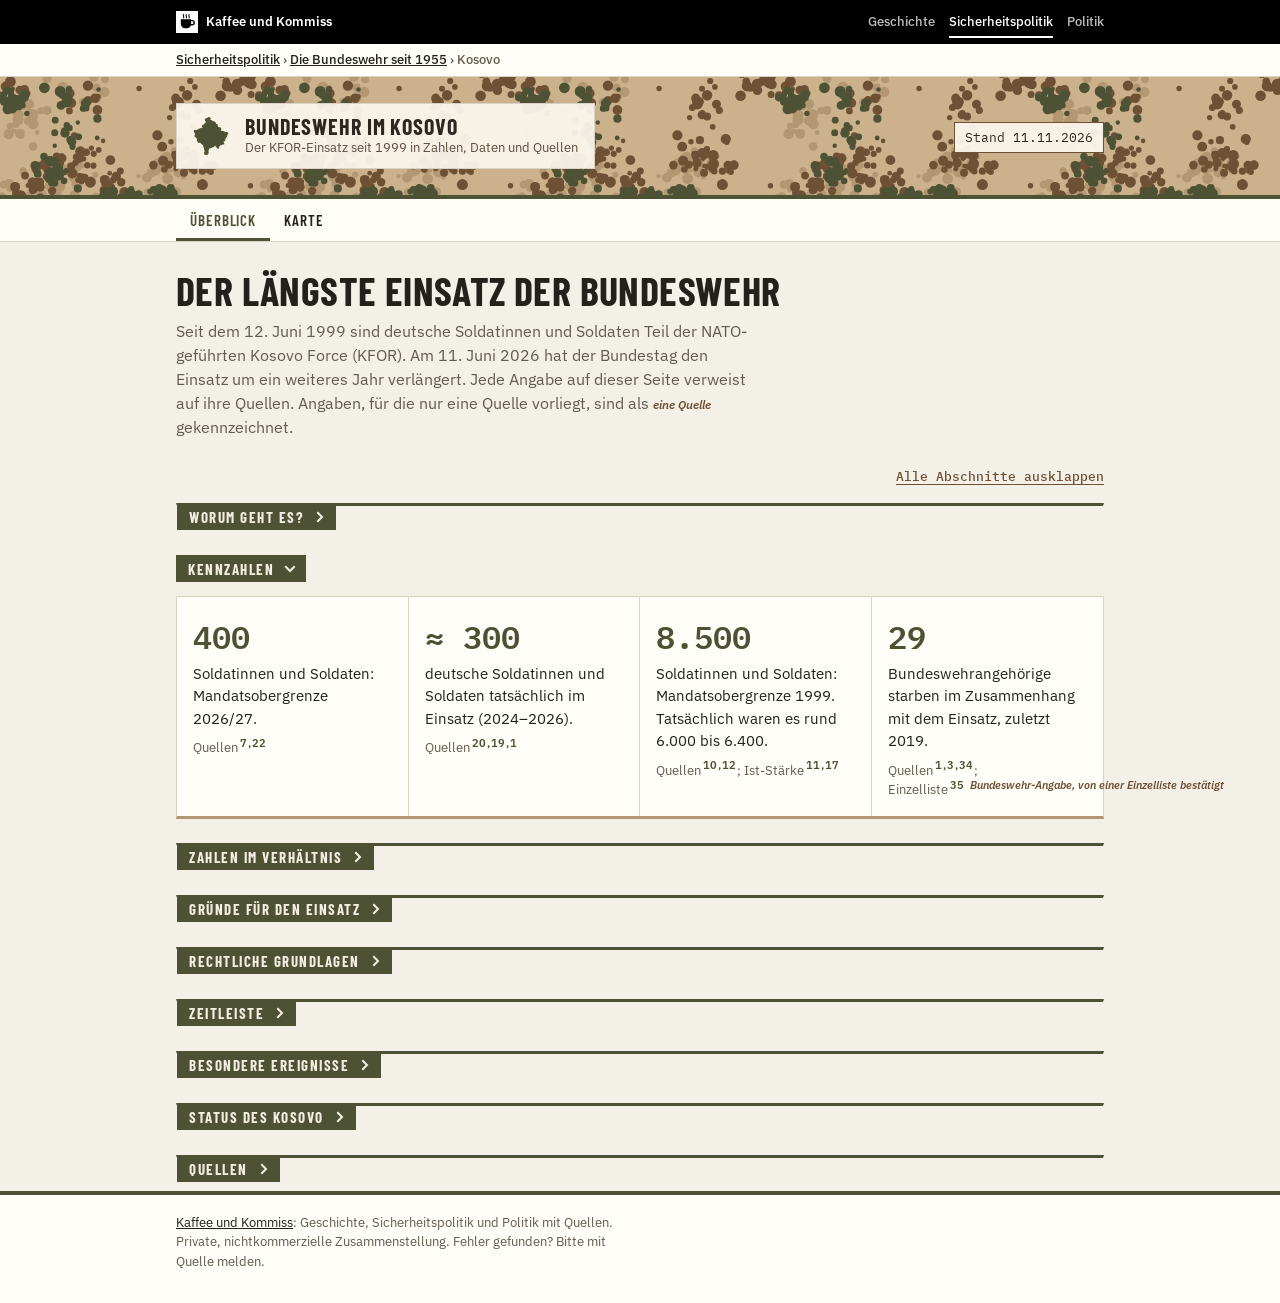
==== commit cc17ba2b: "Fußzeile/Untertitel: Reihenfolge Geschichte, Sicherheitspolitik, Politik wie Kopfleiste Co-Authored-" ====
--- a/index.html
+++ b/index.html
@@ -231,14 +231,14 @@
       <li id="q22">Periskopi (nach Deutsche Welle): <a href="https://periskopi.com/en/2026/6/germany-continues-military-presence-kosovo-presidents-issue-mentioned-debate">Germany continues military presence in Kosovo for another year</a>. 12.06.2026.</li>
       <li id="q23">Human Rights Watch: <a href="https://www.hrw.org/de/news/2004/07/26/kosovo-nato-und-vereinte-nationen-versagen-bei-minderheitenschutz">Kosovo: Nato und Vereinte Nationen versagen bei Minderheitenschutz</a>. 26.07.2004.</li>
       <li id="q24">Human Rights Watch: <a href="https://www.hrw.org/report/2004/07/25/failure-protect/anti-minority-violence-kosovo-march-2004">Failure to Protect: Anti-Minority Violence in Kosovo, March 2004</a>. 25.07.2004.</li>
-      <li id="q25">Franz-Lothar Altmann, Dušan Reljić: <a href="https://www.swp-berlin.org/fileadmin/contents/products/aktuell/aktuell2004_15_alt_rlc_ks.pdf">Kosovo nach den Unruhen im März</a>. SWP-Aktuell 15, Stiftung Wissenschaft und Politik, April 2004 (PDF).</li>
+      <li id="q25">Franz-Lothar Altmann, Dušan Reljić: <a href="https://www.swp-berlin.org/publications/products/aktuell/aktuell2004_15_alt_rlc_ks.pdf">Kosovo nach den Unruhen im März</a>. SWP-Aktuell 15, Stiftung Wissenschaft und Politik, April 2004 (PDF).</li>
       <li id="q26">Internationaler Gerichtshof: <a href="https://www.icj-cij.org/case/141/press-releases">Pressemitteilung 2010/25 zum Gutachten über die Unabhängigkeitserklärung des Kosovo</a>. 22.07.2010.</li>
       <li id="q27">Al Jazeera: <a href="https://www.aljazeera.com/news/2023/2/17/mapping-the-countries-that-recognise-kosovo-as-a-state-2">Mapping the countries that recognise Kosovo as a state</a>. 17.02.2023.</li>
       <li id="q28">Reuters via Al Jazeera: <a href="https://www.aljazeera.com/news/2023/9/24/why-kosovos-standoff-with-serbs-continues-15-years-after-statehood">Why Kosovo’s standoff with Serbs continues 15 years after statehood</a>. 24.09.2023.</li>
       <li id="q29">Al Jazeera: <a href="https://www.aljazeera.com/news/2023/5/29/nato-troops-form-security-cordons-in-kosovo-as-serbs-protest">NATO troops form security cordons in Kosovo as Serbs protest</a>. 29.05.2023.</li>
       <li id="q30">Al Jazeera: <a href="https://www.aljazeera.com/news/2023/9/25/kosovo-demands-serbia-hand-over-escaped-serb-gunmen">Kosovo demands Serbia hand over escaped Serb gunmen</a>. 25.09.2023.</li>
       <li id="q31">Al Jazeera: <a href="https://www.aljazeera.com/news/2023/5/29/kosovo-serbia-tension-history-latest-flare-up-and-whats-next">Kosovo-Serbia tension: history, latest flare-up and what’s next</a>. 29.05.2023.</li>
-      <li id="q32">NATO: <a href="https://www.nato.int/cps/en/natohq/topics_48818.htm">NATO’s role in Kosovo</a>. Stand 10.11.2026. Nur teilweise im Wortlaut gelesen.</li>
+      <li id="q32">NATO: <a href="https://www.nato.int/en/what-we-do/operations-and-missions/natos-role-in-kosovo">NATO’s role in Kosovo</a>. Stand 10.11.2026. Nur teilweise im Wortlaut gelesen.</li>
       <li id="q33">Internationaler Gerichtshof: <a href="https://www.icj-cij.org/case/141">Accordance with international law of the unilateral declaration of independence in respect of Kosovo</a>. Gutachten vom 22.07.2010, Fallseite.</li>
       <li id="q34">Bundeswehr: <a href="https://www.bundeswehr.de/de/selbstverstaendnis/gedenken-tote-bundeswehr/todesfaelle-bundeswehr">Todesfälle in der Bundeswehr</a>. Tabelle nach Einsatzgebieten, Stand März 2026 (Quelle BMVg). Abgerufen am 19.11.2026.</li>
       <li id="q35">Wikipedia: <a href="https://de.wikipedia.org/wiki/Todesf%C3%A4lle_der_Bundeswehr_bei_Auslandseins%C3%A4tzen">Todesfälle der Bundeswehr bei Auslandseinsätzen</a>. Liste der Einzelfälle, KFOR: 29. Abgerufen am 19.11.2026; Einzelnachweise nicht geprüft.</li>
@@ -252,7 +252,7 @@
 </main>
 
 <footer class="kk-fuss"><div class="kk-in">
-  <p><a href="https://kaffeeundkommiss.github.io/">Kaffee und Kommiss</a>: Politik, Geschichte und Sicherheitspolitik mit Quellen. Private, nichtkommerzielle Zusammenstellung. Fehler gefunden? Bitte mit Quelle melden.</p>
+  <p><a href="https://kaffeeundkommiss.github.io/">Kaffee und Kommiss</a>: Geschichte, Sicherheitspolitik und Politik mit Quellen. Private, nichtkommerzielle Zusammenstellung. Fehler gefunden? Bitte mit Quelle melden.</p>
 </div></footer>
 </body>
 </html>
--- a/basis.css
+++ b/basis.css
@@ -45,6 +45,13 @@
 .kk-schild{display:inline-flex;align-items:center;gap:12px;background:var(--kk-schild);padding:10px 16px 10px 12px;border:1px solid var(--kk-linie);color:var(--kk-tinte);text-decoration:none}
 .kk-name{font:700 22px/1.05 var(--kk-titel);text-transform:uppercase;letter-spacing:.04em}
 .kk-unter{font:400 13px/1.35 var(--kk-text);color:var(--kk-grau)}
+/* Handy: Kopfband flacher, damit Hauptinhalt früher sichtbar ist (Arbeitspaket 3, 22.11.2026).
+   Gilt für beide Kopfbauarten (.kk-kopf und header.top). :root:root hebt die Spezifität über die
+   seiteneigenen Regeln in style.css/bereich.css, die nach basis.css geladen werden. Desktop unverändert. */
+@media (max-width:640px){
+  :root:root .kk-kopf .kk-in,:root:root .kk-kopf .wrap,:root:root header.top>.wrap{padding-top:12px;padding-bottom:12px;row-gap:8px}
+  :root:root .kk-schild,:root:root header.top .marke{padding:7px 12px 7px 10px}
+}
 
 /* Fuß */
 .kk-fuss{border-top:4px solid var(--kk-akzent);background:var(--kk-papier);color:var(--kk-grau);font:400 13px/1.5 var(--kk-text)}
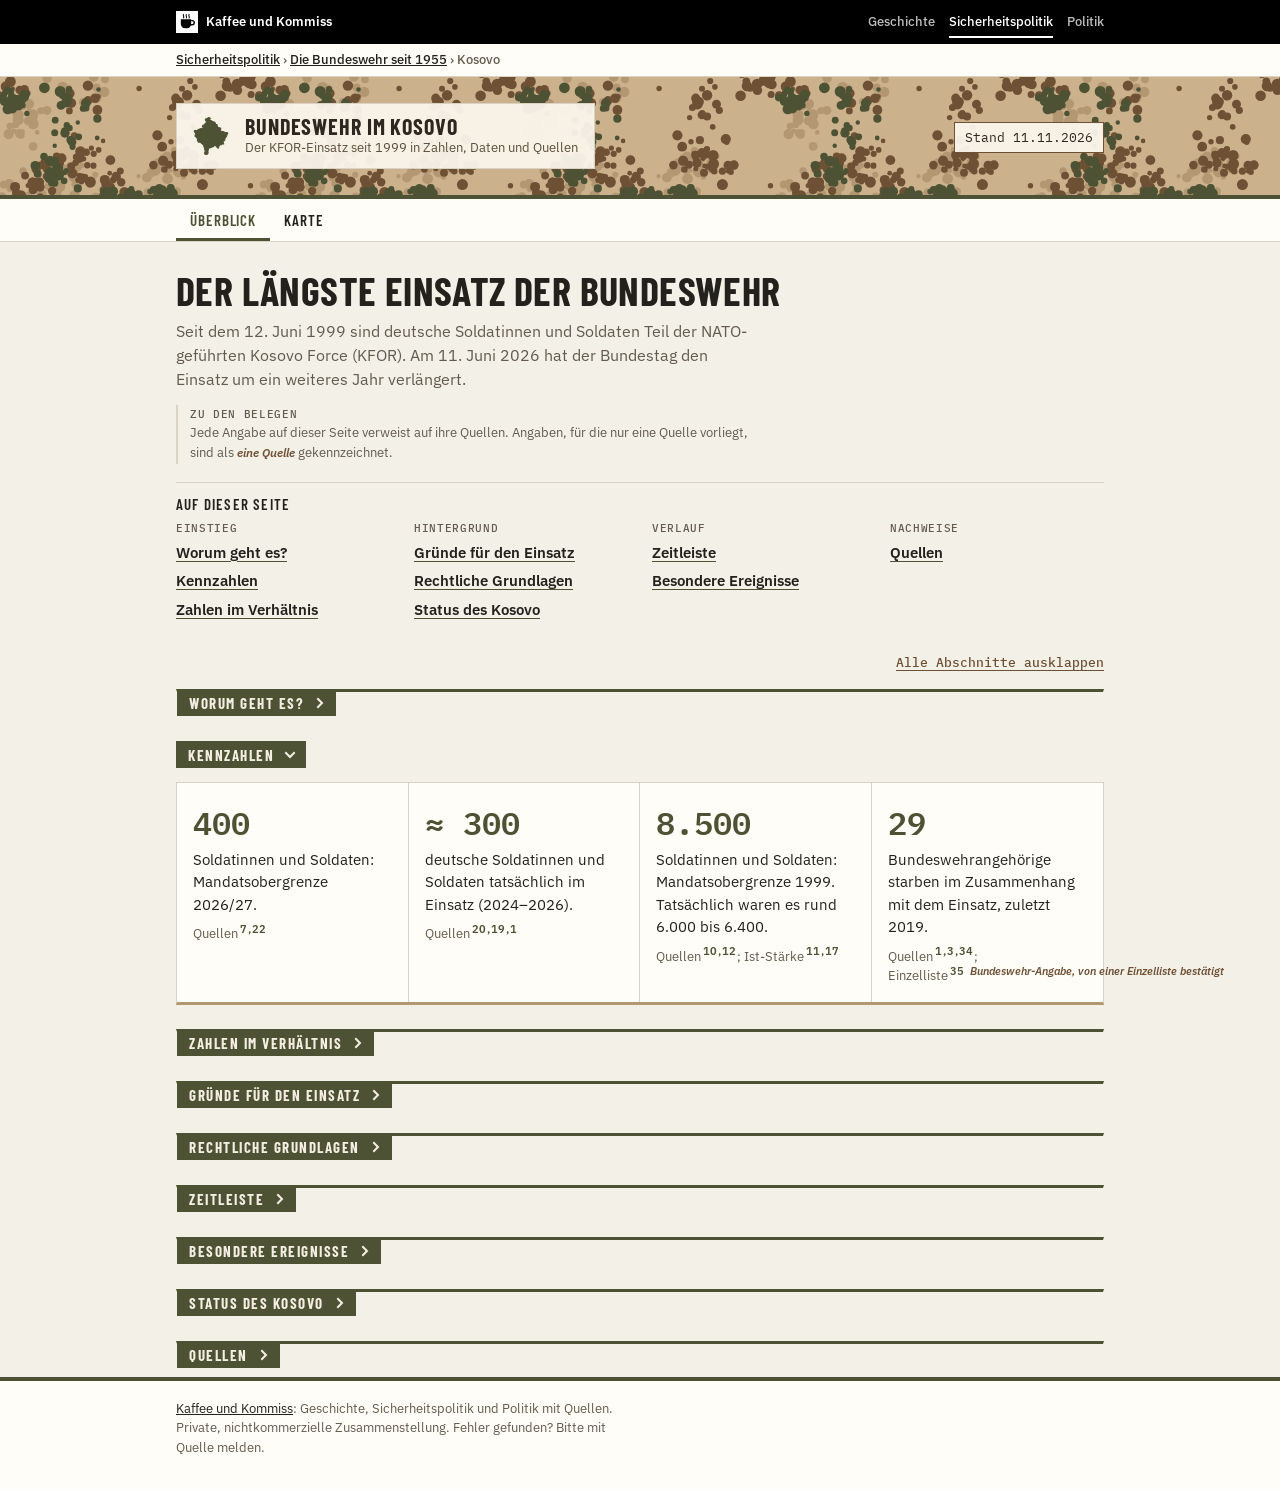
==== commit 55f8791a: "Einstieg: Inhaltsverzeichnis nach Themen, Belegsystem als eigener Hinweis - Einleitung nennt zuerst " ====
--- a/index.html
+++ b/index.html
@@ -58,7 +58,17 @@
 <main>
   <section class="einleitung">
     <h1>Der längste Einsatz der Bundeswehr</h1>
-    <p>Seit dem 12. Juni 1999 sind deutsche Soldatinnen und Soldaten Teil der NATO-geführten Kosovo Force (KFOR). Am 11. Juni 2026 hat der Bundestag den Einsatz um ein weiteres Jahr verlängert. Jede Angabe auf dieser Seite verweist auf ihre Quellen. Angaben, für die nur eine Quelle vorliegt, sind als <span class="marke-einzel">eine Quelle</span> gekennzeichnet.</p>
+    <p>Seit dem 12. Juni 1999 sind deutsche Soldatinnen und Soldaten Teil der NATO-geführten Kosovo Force (KFOR). Am 11. Juni 2026 hat der Bundestag den Einsatz um ein weiteres Jahr verlängert.</p>
+    <p class="beleg-hinweis"><span class="beleg-marke">Zu den Belegen</span> Jede Angabe auf dieser Seite verweist auf ihre Quellen. Angaben, für die nur eine Quelle vorliegt, sind als <span class="marke-einzel">eine Quelle</span> gekennzeichnet.</p>
+    <nav class="inhalt" aria-label="Inhalt dieser Seite">
+      <p class="inhalt-titel">Auf dieser Seite</p>
+      <div class="inhalt-gruppen">
+        <div><span class="inhalt-kopf">Einstieg</span><ul><li><a href="#h-worum">Worum geht es?</a></li><li><a href="#h-zahlen">Kennzahlen</a></li><li><a href="#h-verhaeltnis">Zahlen im Verhältnis</a></li></ul></div>
+        <div><span class="inhalt-kopf">Hintergrund</span><ul><li><a href="#h-gruende">Gründe für den Einsatz</a></li><li><a href="#h-recht">Rechtliche Grundlagen</a></li><li><a href="#h-status">Status des Kosovo</a></li></ul></div>
+        <div><span class="inhalt-kopf">Verlauf</span><ul><li><a href="#h-zeit">Zeitleiste</a></li><li><a href="#h-ereignisse">Besondere Ereignisse</a></li></ul></div>
+        <div><span class="inhalt-kopf">Nachweise</span><ul><li><a href="#h-quellen">Quellen</a></li></ul></div>
+      </div>
+    </nav>
   </section>
 
   <section aria-labelledby="h-worum" class="karte block">
--- a/style.css
+++ b/style.css
@@ -348,3 +348,15 @@
 .kartesvg .massstab .a{fill:var(--k-text)}
 .kartesvg .massstab .b{fill:var(--k-halo)}
 .kartesvg .massstab text{text-anchor:middle;font-weight:600;fill:var(--k-text)}
+
+/* Einstieg (23.11.2026): Belegsystem als zurückhaltender Hinweis, darunter ein nach Themen gruppiertes Inhaltsverzeichnis.
+   Die Links klappen den Zielabschnitt auf (seite.js). Startwerte: 13 px Hinweis, Spalten ab 180 px. */
+.einleitung p.beleg-hinweis{margin-top:14px;padding:2px 0 2px 12px;border-left:2px solid var(--kk-linie);font-size:13px;line-height:1.5;color:var(--kk-grau);max-width:44em}
+.beleg-hinweis .beleg-marke{display:block;margin-bottom:2px;font:500 11px/1.3 var(--kk-mono);letter-spacing:.06em;text-transform:uppercase}
+nav.inhalt{margin-top:18px;padding:12px 0 4px;border-top:1px solid var(--kk-linie)}
+nav.inhalt .inhalt-titel{margin:0 0 8px;font:600 15px/1.2 var(--kk-titel);letter-spacing:.08em;text-transform:uppercase;color:var(--kk-tinte);max-width:none}
+.inhalt-gruppen{display:grid;grid-template-columns:repeat(auto-fit,minmax(180px,1fr));gap:10px 24px}
+.inhalt-kopf{display:block;margin-bottom:4px;font:500 11px/1.3 var(--kk-mono);letter-spacing:.06em;text-transform:uppercase;color:var(--kk-grau)}
+nav.inhalt ul{list-style:none;margin:0;padding:0;display:grid;gap:4px}
+nav.inhalt a{color:var(--kk-tinte);font-size:15px;font-weight:600;text-decoration-color:var(--kk-akzent);text-underline-offset:3px}
+@media (max-width:640px){.inhalt-gruppen{grid-template-columns:1fr 1fr}}
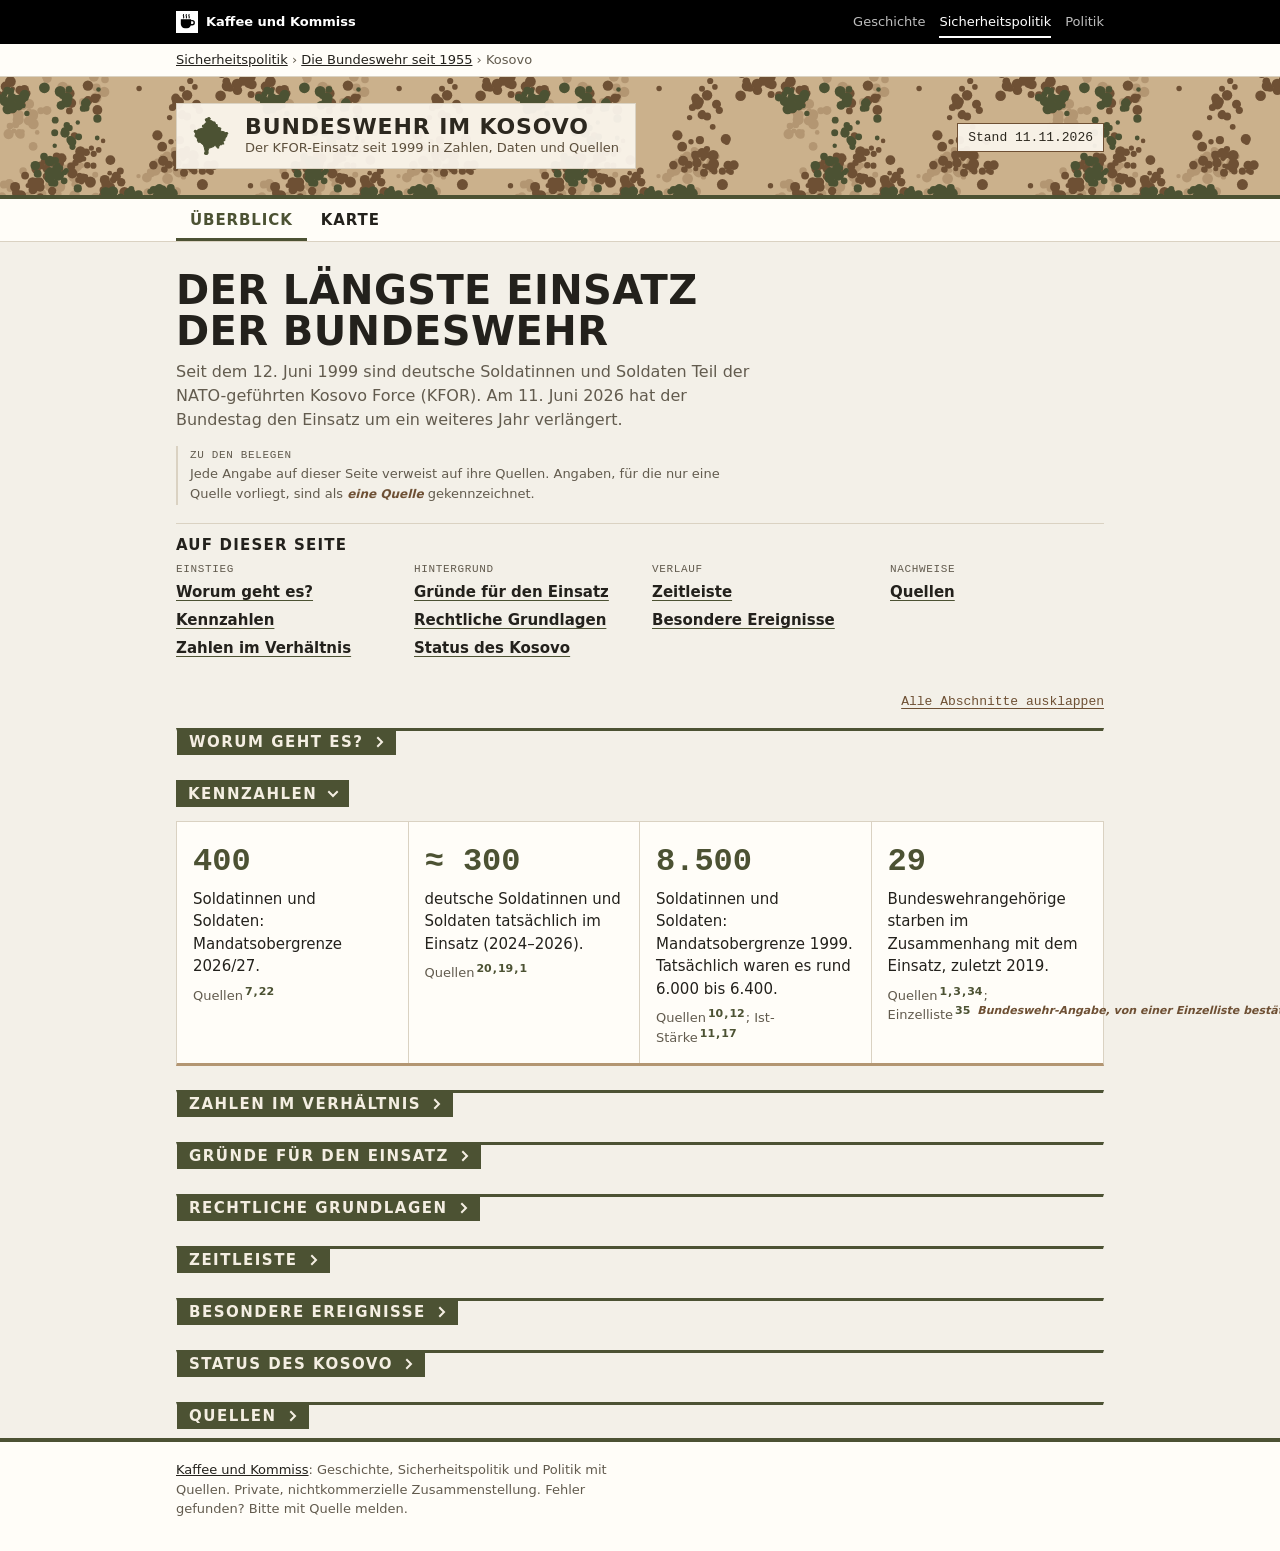
==== commit 8fdb37af: "Schriften von kaffeeundkommiss.github.io statt Google Fonts laden Google-Fonts-Links und preconnect " ====
--- a/index.html
+++ b/index.html
@@ -22,9 +22,7 @@
 <link rel="icon" href="favicon.svg" type="image/svg+xml">
 <link rel="icon" href="favicon-32.png" type="image/png" sizes="32x32">
 <link rel="apple-touch-icon" href="apple-touch-icon.png">
-<link rel="preconnect" href="https://fonts.googleapis.com">
-<link rel="preconnect" href="https://fonts.gstatic.com" crossorigin>
-<link rel="stylesheet" href="https://fonts.googleapis.com/css2?family=Barlow+Condensed:wght@500;600;700&family=IBM+Plex+Sans:wght@400;500;600;700&family=IBM+Plex+Mono:wght@400;500;600&display=swap">
+<link rel="stylesheet" href="https://kaffeeundkommiss.github.io/schriften/schriften.css">
 <link rel="stylesheet" href="basis.css">
 <link rel="stylesheet" href="style.css">
 <script src="seite.js" defer></script>
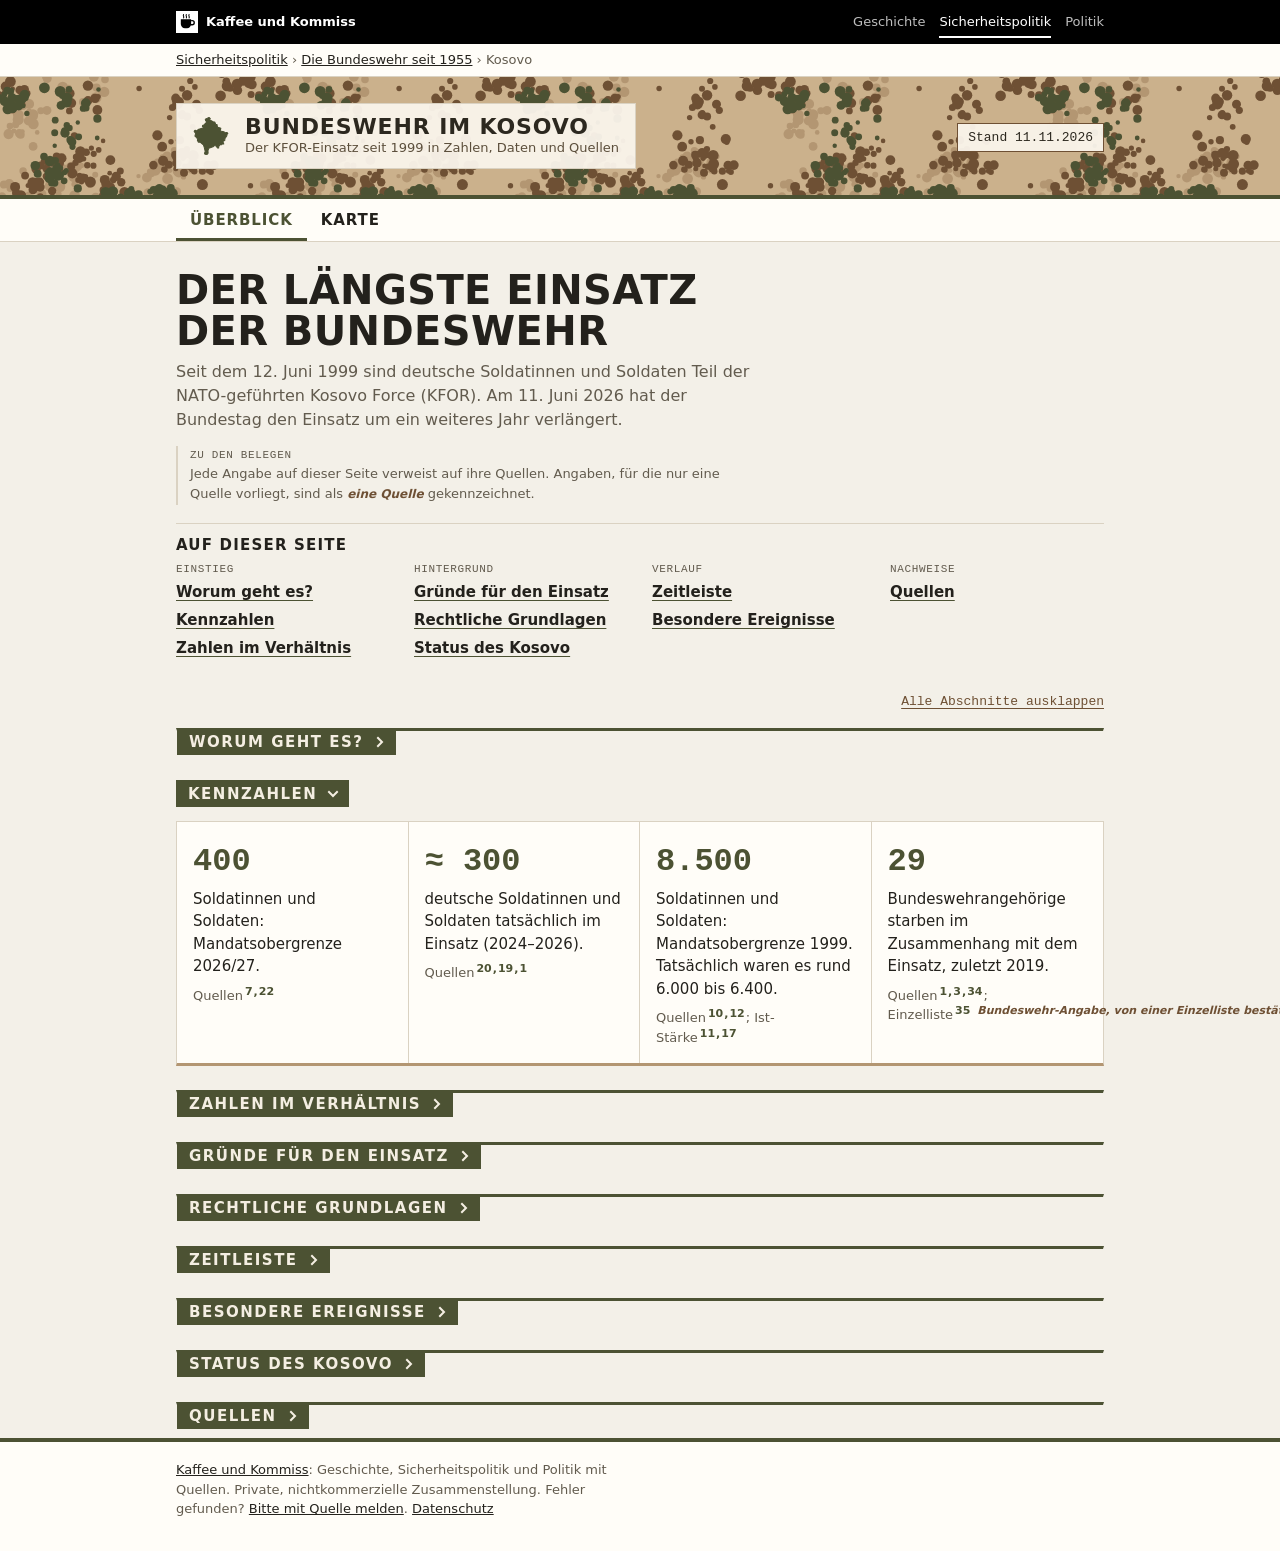
==== commit 29db7b54: "Fußzeile: Meldeweg und Datenschutz verlinken „Bitte mit Quelle melden“ verweist auf https://kaffeeun" ====
--- a/index.html
+++ b/index.html
@@ -260,7 +260,7 @@
 </main>
 
 <footer class="kk-fuss"><div class="kk-in">
-  <p><a href="https://kaffeeundkommiss.github.io/">Kaffee und Kommiss</a>: Geschichte, Sicherheitspolitik und Politik mit Quellen. Private, nichtkommerzielle Zusammenstellung. Fehler gefunden? Bitte mit Quelle melden.</p>
+  <p><a href="https://kaffeeundkommiss.github.io/">Kaffee und Kommiss</a>: Geschichte, Sicherheitspolitik und Politik mit Quellen. Private, nichtkommerzielle Zusammenstellung. Fehler gefunden? <a href="https://kaffeeundkommiss.github.io/kontakt/">Bitte mit Quelle melden</a>. <a href="https://kaffeeundkommiss.github.io/kontakt/#datenschutz">Datenschutz</a></p>
 </div></footer>
 </body>
 </html>
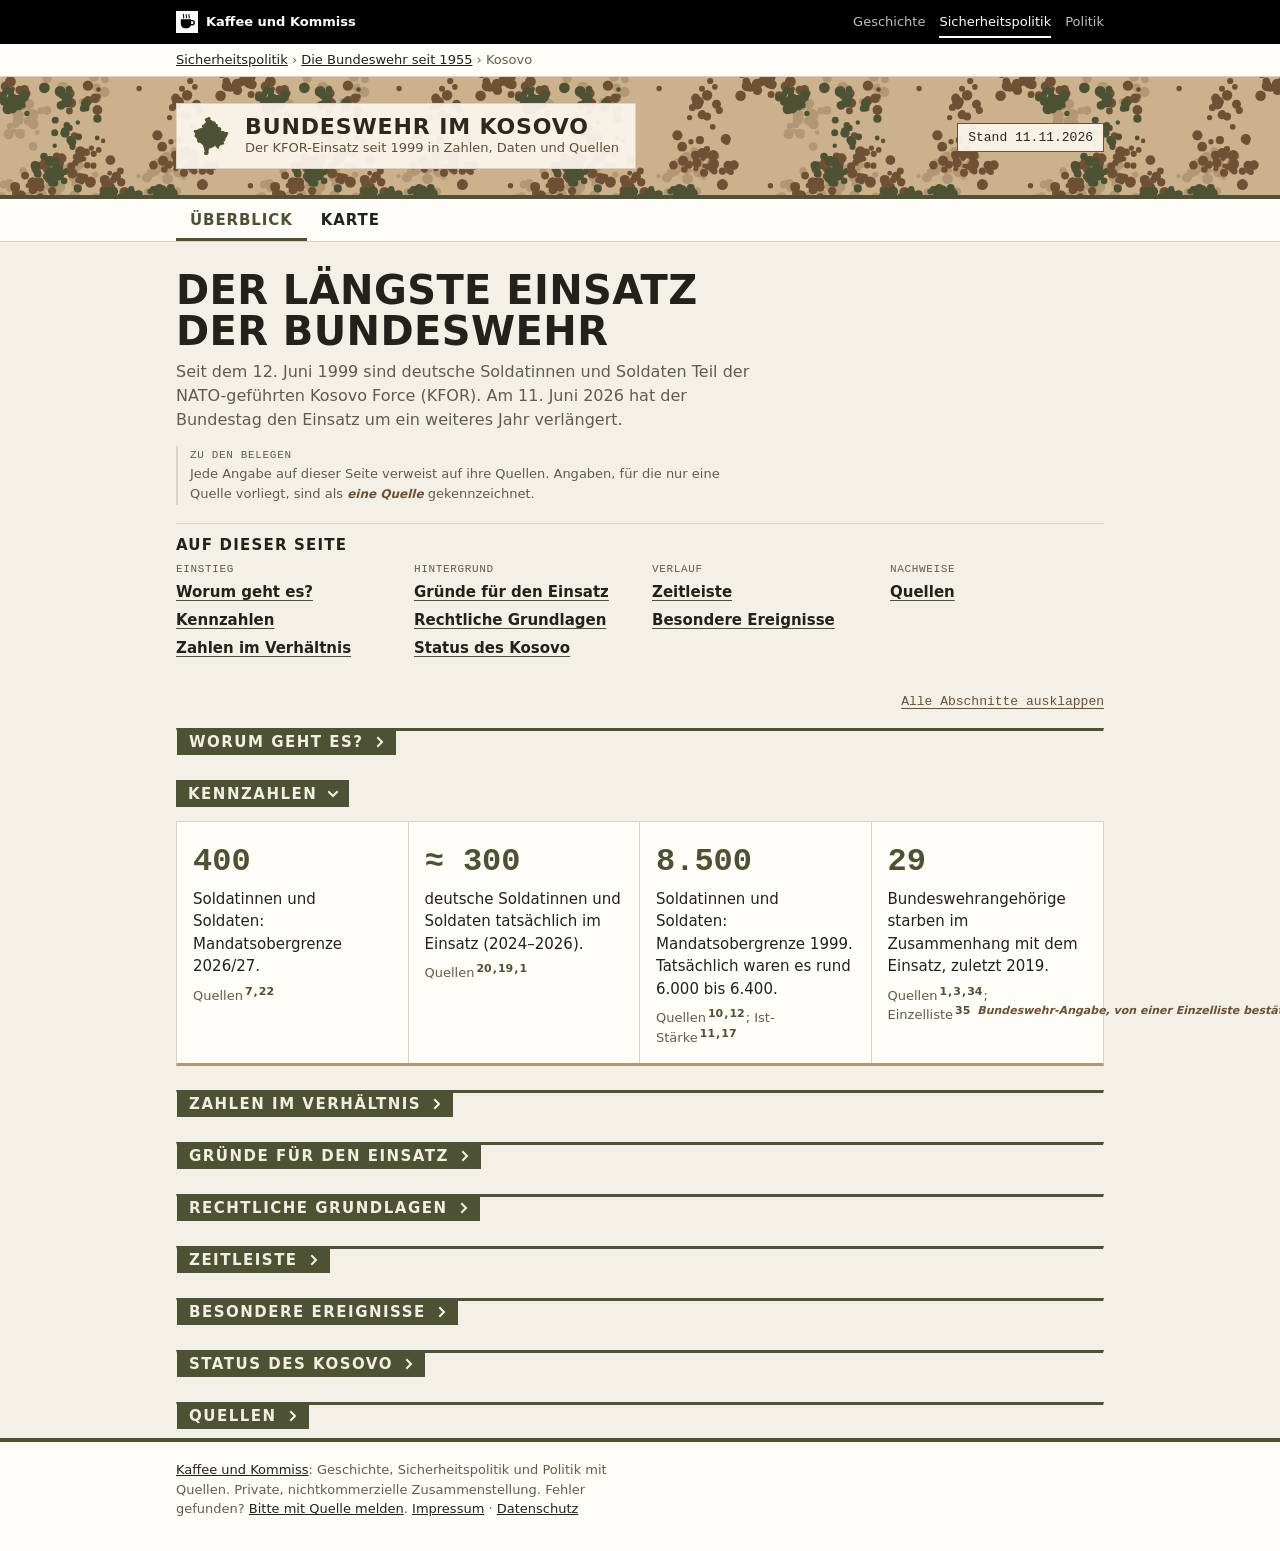
==== commit a9f5d96a: "Fußzeile: Link Impressum ergänzen Co-Authored-By: Claude Opus 5.5 <noreply@anthropic.com> Claude-Ses" ====
--- a/index.html
+++ b/index.html
@@ -260,7 +260,7 @@
 </main>
 
 <footer class="kk-fuss"><div class="kk-in">
-  <p><a href="https://kaffeeundkommiss.github.io/">Kaffee und Kommiss</a>: Geschichte, Sicherheitspolitik und Politik mit Quellen. Private, nichtkommerzielle Zusammenstellung. Fehler gefunden? <a href="https://kaffeeundkommiss.github.io/kontakt/">Bitte mit Quelle melden</a>. <a href="https://kaffeeundkommiss.github.io/kontakt/#datenschutz">Datenschutz</a></p>
+  <p><a href="https://kaffeeundkommiss.github.io/">Kaffee und Kommiss</a>: Geschichte, Sicherheitspolitik und Politik mit Quellen. Private, nichtkommerzielle Zusammenstellung. Fehler gefunden? <a href="https://kaffeeundkommiss.github.io/kontakt/">Bitte mit Quelle melden</a>. <a href="https://kaffeeundkommiss.github.io/kontakt/#impressum">Impressum</a> · <a href="https://kaffeeundkommiss.github.io/kontakt/#datenschutz">Datenschutz</a></p>
 </div></footer>
 </body>
 </html>
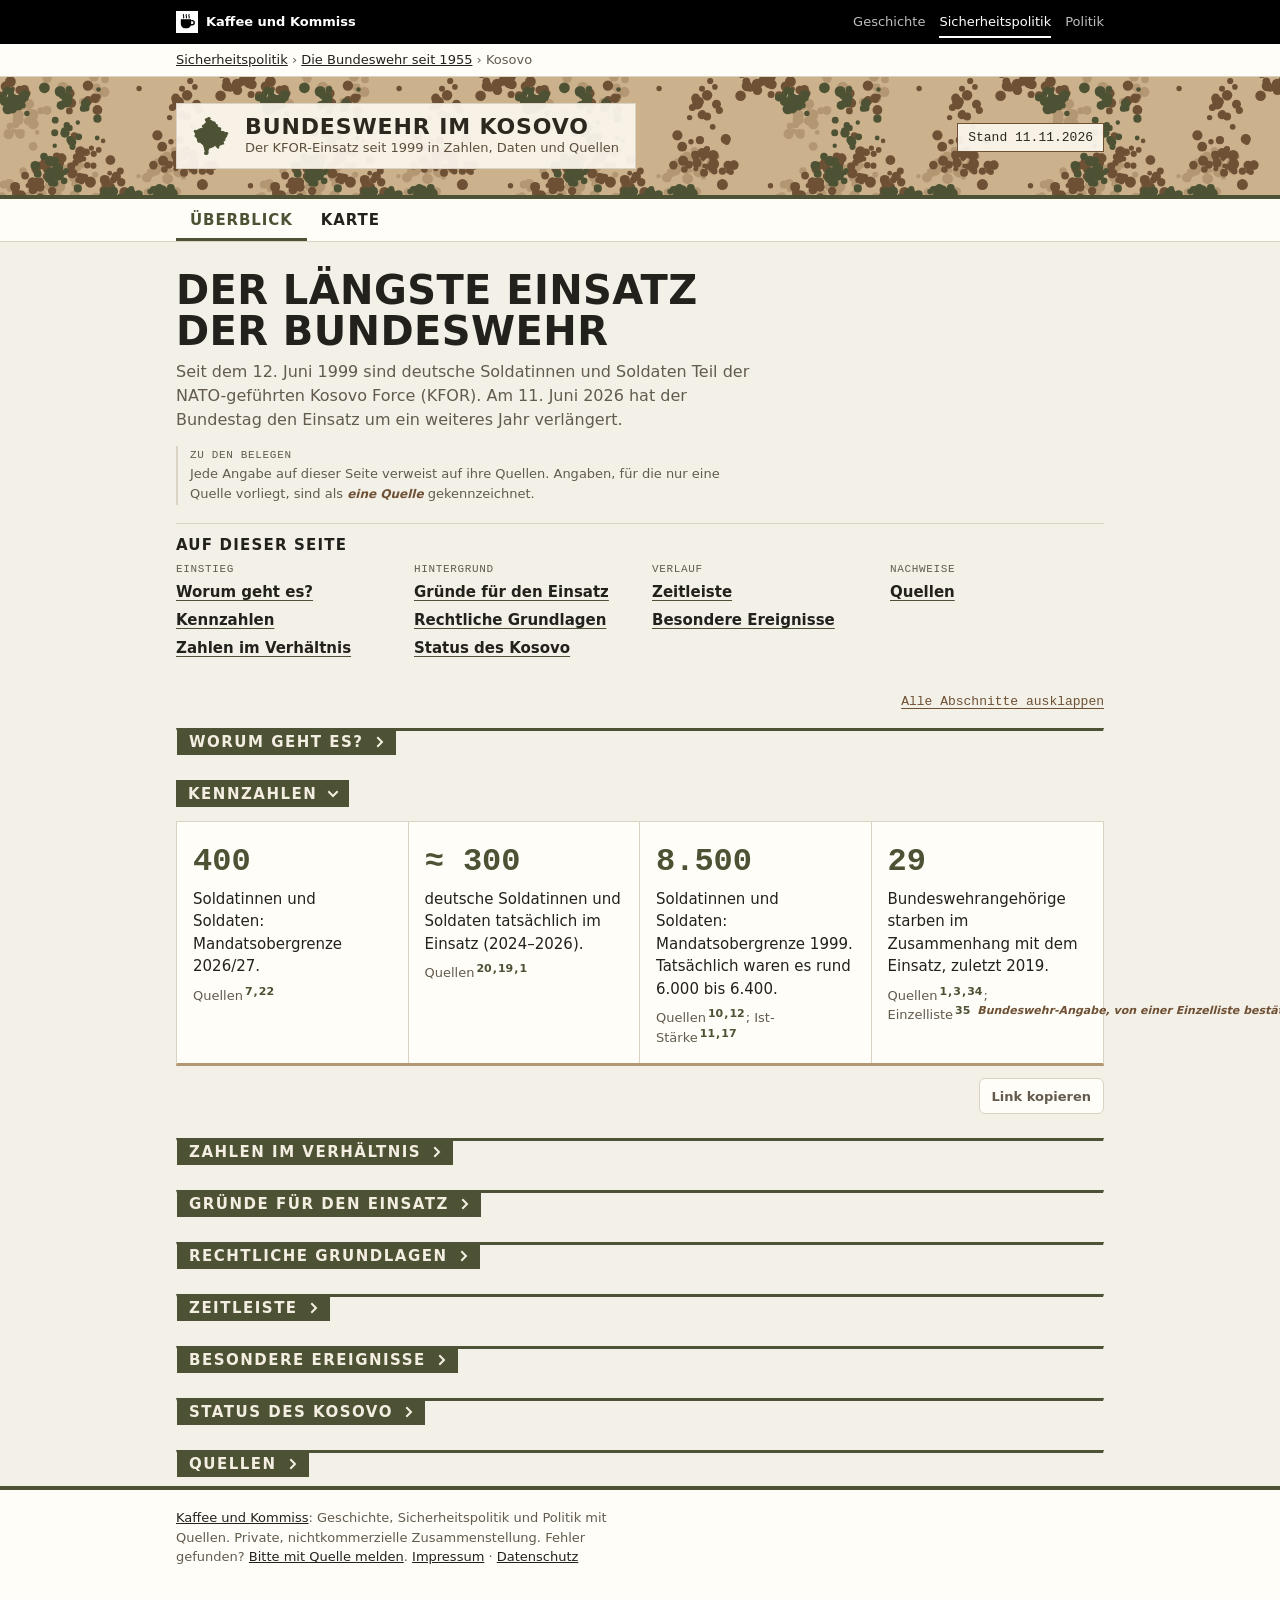
==== commit 111039c1: "Link teilen: „Link kopieren“ je Abschnitt wie in den Parteimonitoren Neues Skript link-teilen.js set" ====
--- a/index.html
+++ b/index.html
@@ -262,5 +262,6 @@
 <footer class="kk-fuss"><div class="kk-in">
   <p><a href="https://kaffeeundkommiss.github.io/">Kaffee und Kommiss</a>: Geschichte, Sicherheitspolitik und Politik mit Quellen. Private, nichtkommerzielle Zusammenstellung. Fehler gefunden? <a href="https://kaffeeundkommiss.github.io/kontakt/">Bitte mit Quelle melden</a>. <a href="https://kaffeeundkommiss.github.io/kontakt/#impressum">Impressum</a> · <a href="https://kaffeeundkommiss.github.io/kontakt/#datenschutz">Datenschutz</a></p>
 </div></footer>
+<script src="link-teilen.js?v=1" defer></script>
 </body>
 </html>
